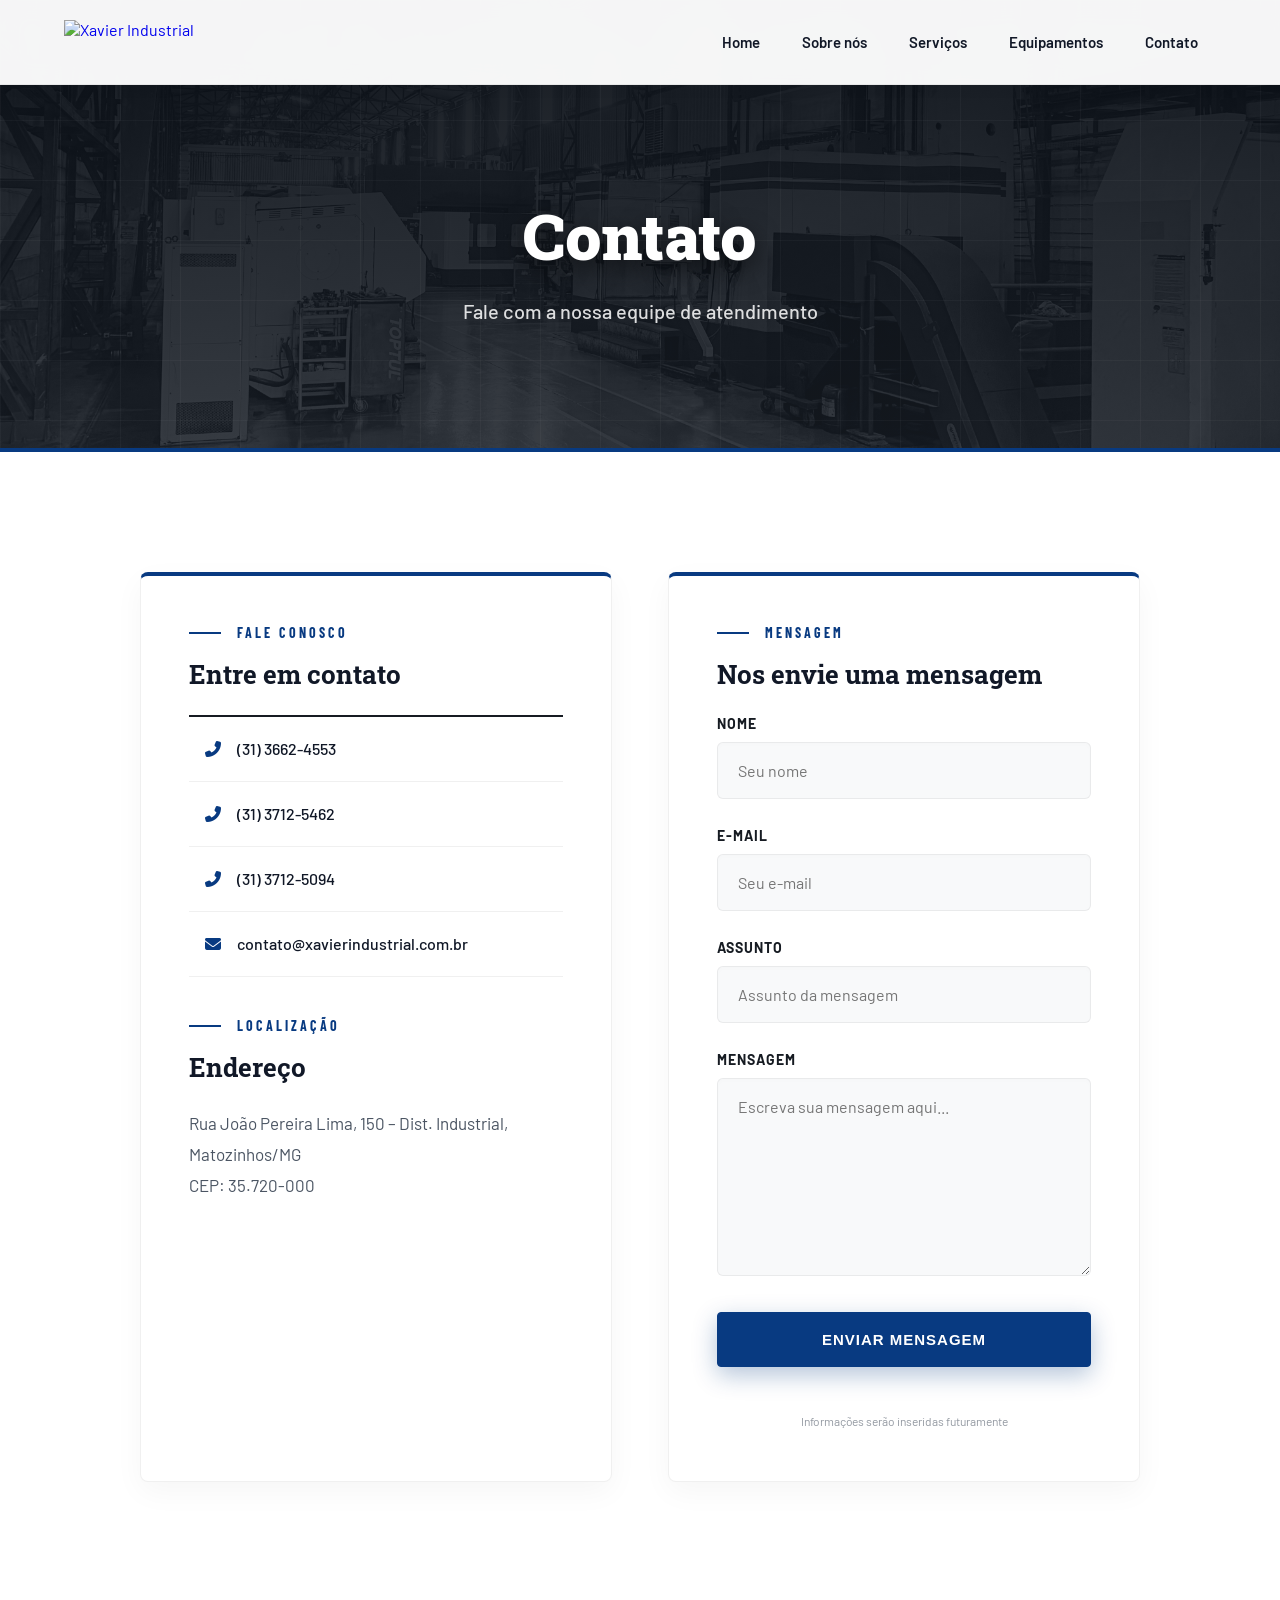
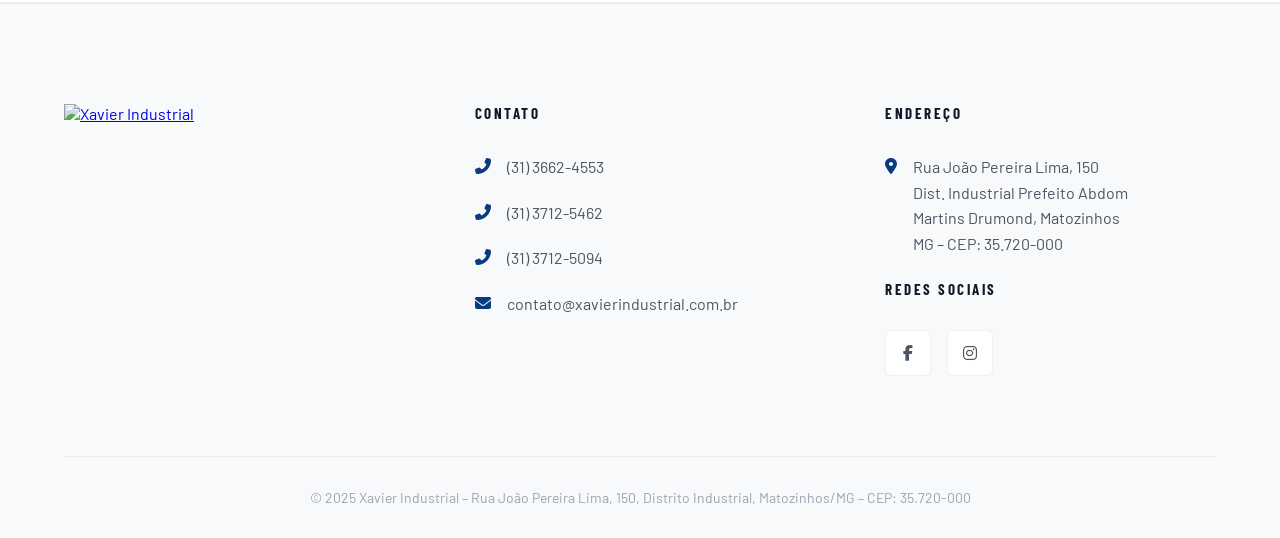
==== contato.html @ b6574bb2 "Initial commit" ====
<!DOCTYPE html>
<html lang="pt-BR">
<head>
  <meta charset="UTF-8">
  <meta name="viewport" content="width=device-width, initial-scale=1.0">
  <title>Contato – Xavier Industrial</title>
  <link rel="icon" href="https://xavierindustrial.com.br/wp-content/uploads/2023/03/cropped-logo-radape-32x32.png" sizes="32x32" />
  <link rel="stylesheet" href="styles.css">
  <link rel="stylesheet" href="https://cdnjs.cloudflare.com/ajax/libs/font-awesome/6.4.0/css/all.min.css">
</head>
<body>

  <!-- NAVBAR -->
  <nav class="xi-nav">
    <a href="index.html" class="xi-nav-logo">
      <img src="https://xavierindustrial.com.br/wp-content/uploads/2023/03/logo-radape.png" alt="Xavier Industrial" height="44">
    </a>
    <div class="xi-nav-links">
      <a href="index.html">Home</a>
      <a href="sobre.html">Sobre nós</a>
      <a href="servicos.html">Serviços</a>
      <a href="equipamentos.html">Equipamentos</a>
      <a href="contato.html">Contato</a>
    </div>
  </nav>

  <!-- PAGE HEADER -->
  <header class="page-header">
    <div class="page-header-bg"></div>
    <div class="page-header-content">
      <h1 class="page-title">Contato</h1>
      <p class="page-subtitle">Fale com a nossa equipe de atendimento</p>
    </div>
  </header>

  <!-- CONTENT -->
  <section class="page-section">
    <div class="page-container">
      <div class="content-grid content-grid-2">
        <div class="content-card">
          <div class="xi-section-label">FALE CONOSCO</div>
          <h3>Entre em contato</h3>
          
          <ul class="check-list" style="margin-top: 24px; margin-bottom: 40px;">
            <li class="check-item"><i class="fas fa-phone-alt"></i> (31) 3662-4553</li>
            <li class="check-item"><i class="fas fa-phone-alt"></i> (31) 3712-5462</li>
            <li class="check-item"><i class="fas fa-phone-alt"></i> (31) 3712-5094</li>
            <li class="check-item"><i class="fas fa-envelope"></i> contato@xavierindustrial.com.br</li>
          </ul>

          <div class="xi-section-label">LOCALIZAÇÃO</div>
          <h3>Endereço</h3>
          <p>Rua João Pereira Lima, 150 – Dist. Industrial, Matozinhos/MG<br>CEP: 35.720-000</p>
        </div>
        
        <div class="content-card">
          <div class="xi-section-label">MENSAGEM</div>
          <h3>Nos envie uma mensagem</h3>
          
          <!-- Formulário (Placeholder estrutural apenas, pois não há backend) -->
          <form class="contact-form" style="margin-top: 24px;">
            <div class="form-group">
              <label for="nome">Nome</label>
              <input type="text" id="nome" class="form-control" placeholder="Seu nome">
            </div>
            <div class="form-group">
              <label for="email">E-mail</label>
              <input type="email" id="email" class="form-control" placeholder="Seu e-mail">
            </div>
            <div class="form-group">
              <label for="assunto">Assunto</label>
              <input type="text" id="assunto" class="form-control" placeholder="Assunto da mensagem">
            </div>
            <div class="form-group">
              <label for="mensagem">Mensagem</label>
              <textarea id="mensagem" class="form-control" placeholder="Escreva sua mensagem aqui..."></textarea>
            </div>
            <button type="button" class="xi-btn-primary" style="margin-top: 8px;">Enviar mensagem</button>
            <p style="font-size: 12px; margin-top: 16px; opacity: 0.6; text-align: center;">Informações serão inseridas futuramente</p>
          </form>
        </div>
      </div>
    </div>
  </section>

  <!-- FOOTER -->
  <footer class="xi-footer">
    <div class="xi-footer-inner">
      <div class="xi-footer-col">
        <a href="index.html">
          <img src="https://xavierindustrial.com.br/wp-content/uploads/2023/03/logo-radape.png" alt="Xavier Industrial" width="200">
        </a>
      </div>

      <div class="xi-footer-col">
        <h4>Contato</h4>
        <ul class="xi-footer-list">
          <li><i class="fas fa-phone-alt xi-footer-icon"></i> (31) 3662-4553</li>
          <li><i class="fas fa-phone-alt xi-footer-icon"></i> (31) 3712-5462</li>
          <li><i class="fas fa-phone-alt xi-footer-icon"></i> (31) 3712-5094</li>
          <li><i class="fas fa-envelope xi-footer-icon"></i> <a href="mailto:contato@xavierindustrial.com.br">contato@xavierindustrial.com.br</a></li>
        </ul>
      </div>

      <div class="xi-footer-col">
        <h4>Endereço</h4>
        <ul class="xi-footer-list">
          <li>
            <i class="fas fa-map-marker-alt xi-footer-icon"></i>
            <span>Rua João Pereira Lima, 150<br>Dist. Industrial Prefeito Abdom<br>Martins Drumond, Matozinhos<br>MG – CEP: 35.720-000</span>
          </li>
        </ul>
        <h4 style="margin-top: 24px;">Redes sociais</h4>
        <div class="xi-social-links">
          <a href="#" aria-label="Facebook"><i class="fab fa-facebook-f"></i></a>
          <a href="#" aria-label="Instagram"><i class="fab fa-instagram"></i></a>
        </div>
      </div>
    </div>

    <div class="xi-footer-bottom">
      <p>© 2025 Xavier Industrial – Rua João Pereira Lima, 150, Distrito Industrial, Matozinhos/MG – CEP: 35.720-000</p>
    </div>
  </footer>

</body>
</html>
---- styles.css ----
@import url('https://fonts.googleapis.com/css2?family=Roboto+Slab:wght@700;900&family=Barlow:wght@400;500;600;700&family=Barlow+Condensed:wght@500;600;700&display=swap');

:root {
  /* Cores Base Industriais */
  --azul: #083A81;
  --azul-hover: #1254b0;
  --azul-escuro: #05224a;
  --grafite: #161b22;
  --grafite-claro: #1f2733;
  
  /* Fundos Sutis */
  --azul-suave: #f2f6fa;
  --cinza-claro: #f8f9fa;
  --branco: #ffffff;
  
  /* Bordas e Sombras de Alta Qualidade */
  --borda: rgba(8,58,129,0.12);
  --borda-clara: rgba(0,0,0,0.06);
  --borda-escura: rgba(255,255,255,0.1);
  --sombra-card: 0 10px 30px rgba(0,0,0,0.04);
  --sombra-hover: 0 16px 40px rgba(8,58,129,0.1);
  --sombra-tecnica: 0 2px 8px rgba(0,0,0,0.02);
  
  /* Tipografia */
  --texto-escuro: #111827;
  --texto-medio: #4b5563;
  --texto-claro: #9ca3af;
}

body { 
  overflow-x: hidden; 
  font-family: 'Barlow', sans-serif; 
  margin: 0; 
  padding: 0; 
  background-color: var(--branco);
  color: var(--texto-escuro);
  -webkit-font-smoothing: antialiased;
  -moz-osx-font-smoothing: grayscale;
}

/* ══════════════════════════════════════
   PADRÕES INDUSTRIAIS SUTIS
══════════════════════════════════════ */
.pattern-dots {
  background-image: radial-gradient(var(--borda-clara) 1px, transparent 1px);
  background-size: 24px 24px;
}
.pattern-lines {
  background-image: linear-gradient(rgba(8,58,129,0.02) 1px, transparent 1px), linear-gradient(90deg, rgba(8,58,129,0.02) 1px, transparent 1px);
  background-size: 40px 40px;
}
.linha-tecnica {
  width: 100%; height: 1px; background: var(--borda-clara);
  position: relative; margin: 40px 0;
}
.linha-tecnica::before {
  content: ''; position: absolute; left: 0; top: -1px; width: 60px; height: 3px; background: var(--azul);
}

/* ══════════════════════════════════════
   HEADER E NAVEGAÇÃO
══════════════════════════════════════ */
nav.xi-nav {
  position: fixed; top: 0; left: 0; right: 0; z-index: 1000;
  background: rgba(255, 255, 255, 0.96);
  backdrop-filter: blur(12px);
  border-bottom: 1px solid var(--borda-clara);
  box-shadow: 0 4px 20px rgba(0,0,0,0.02);
  display: flex; align-items: center; justify-content: space-between;
  padding: 0 5%;
  height: 84px;
  transition: all 0.3s ease;
}
.xi-nav-logo { display: flex; align-items: center; gap: 12px; text-decoration: none; }
.xi-nav-logo img { height: 44px; width: auto; display: block; }

.xi-nav-links { display: flex; align-items: center; gap: 6px; }
.xi-nav-links a {
  color: var(--texto-escuro); text-decoration: none; font-size: 15px; font-weight: 600;
  padding: 10px 18px; border-radius: 6px; transition: all 0.25s ease;
  position: relative;
}
.xi-nav-links a::after {
  content: ''; position: absolute; bottom: 4px; left: 18px; right: 18px; height: 2px;
  background: var(--azul); transform: scaleX(0); transition: transform 0.3s ease; transform-origin: left;
}
.xi-nav-links a:hover { color: var(--azul); background: var(--azul-suave); }
.xi-nav-links a:hover::after { transform: scaleX(1); }

/* ══════════════════════════════════════
   HERO SECTION
══════════════════════════════════════ */
.xi-hero {
  min-height: 100vh; background: var(--grafite);
  display: flex; align-items: center;
  position: relative; overflow: hidden; 
  padding: 160px 5% 100px;
  border-bottom: 4px solid var(--azul);
}
.xi-hero::before {
  content: ''; position: absolute; inset: 0; 
  background: linear-gradient(135deg, rgba(11,16,23,0.92) 0%, rgba(22,27,34,0.7) 100%); 
  z-index: 1;
}
.xi-hero-video {
  position: absolute; top: 50%; left: 50%; min-width: 100%; min-height: 100%; width: auto; height: auto;
  transform: translateX(-50%) translateY(-50%); object-fit: cover; z-index: 0; pointer-events: none;
}
.xi-hero-bg-grid {
  position: absolute; inset: 0;
  background-image: linear-gradient(rgba(255,255,255,0.04) 1px, transparent 1px), linear-gradient(90deg, rgba(255,255,255,0.04) 1px, transparent 1px);
  background-size: 80px 80px; z-index: 1;
}
.xi-hero-content { 
  position: relative; z-index: 2; max-width: 720px; 
  border-left: 4px solid var(--azul); padding-left: 32px;
}

.xi-hero-badge {
  display: inline-flex; align-items: center; gap: 8px;
  background: rgba(8,58,129,0.4); border: 1px solid rgba(144, 180, 240, 0.2);
  color: #c9ddfc; font-size: 13px; font-family: 'Barlow Condensed', sans-serif;
  font-weight: 700; letter-spacing: 2px; text-transform: uppercase;
  padding: 8px 16px; border-radius: 4px; margin-bottom: 24px;
}
.xi-hero-badge::before { content: ''; width: 6px; height: 6px; background: #60a5fa; border-radius: 50%; animation: xi-pulse 2s infinite; }
@keyframes xi-pulse { 0%,100% { opacity: 1; transform: scale(1); } 50% { opacity: 0.5; transform: scale(1.2); } }

.xi-hero h1 { 
  font-family: 'Roboto Slab', serif; font-weight: 900; 
  font-size: clamp(42px, 5vw, 72px); line-height: 1.1; 
  color: #ffffff; margin-bottom: 24px; letter-spacing: -1px; 
  text-shadow: 0 8px 32px rgba(0,0,0,0.8); 
}
.xi-hero p { 
  font-size: 19px; line-height: 1.7; 
  color: rgba(255,255,255,0.85); margin-bottom: 48px; max-width: 600px; 
  text-shadow: 0 4px 16px rgba(0,0,0,0.6); 
}

/* ══════════════════════════════════════
   BOTÕES GERAIS
══════════════════════════════════════ */
.xi-hero-actions { display: flex; align-items: center; gap: 20px; flex-wrap: wrap; }
.xi-btn-primary { 
  display: inline-flex; justify-content: center; align-items: center; 
  background: var(--azul); color: #fff; text-decoration: none; 
  padding: 18px 40px; border-radius: 4px; font-size: 15px; font-weight: 700; 
  letter-spacing: 1px; text-transform: uppercase; transition: all 0.3s cubic-bezier(0.16, 1, 0.3, 1); 
  border: 1px solid var(--azul); cursor: pointer;
  box-shadow: 0 8px 24px rgba(8,58,129,0.3);
}
.xi-btn-primary:hover { 
  background: var(--azul-hover); transform: translateY(-3px); color: #fff; 
  box-shadow: 0 12px 32px rgba(8,58,129,0.4);
}

/* ══════════════════════════════════════
   SISTEMA DE SEÇÕES E TÍTULOS
══════════════════════════════════════ */
.xi-section-label { 
  font-family: 'Barlow Condensed', sans-serif; font-weight: 700; font-size: 14px; 
  color: var(--azul); letter-spacing: 3px; text-transform: uppercase; 
  margin-bottom: 16px; display: flex; align-items: center; gap: 16px; 
}
.xi-section-label::before { content: ''; width: 32px; height: 2px; background: var(--azul); display: inline-block; }
.xi-section-title { 
  font-family: 'Roboto Slab', serif; font-weight: 900; font-size: clamp(32px, 4vw, 48px); 
  line-height: 1.15; color: var(--texto-escuro); margin-bottom: 24px; margin-top: 0; 
  letter-spacing: -0.5px;
}
.xi-section-body { 
  font-size: 18px; line-height: 1.8; color: var(--texto-medio); margin-bottom: 32px; margin-top: 0; 
}

/* ─── SOBRE ─── */
.xi-sobre { padding: 140px 5%; background: var(--branco); position: relative; }
.xi-sobre-inner { display: grid; grid-template-columns: 1fr 1.1fr; gap: 80px; align-items: center; max-width: 1200px; margin: 0 auto; }
.xi-sobre-visual { 
  position: relative; border-radius: 8px; overflow: hidden; 
  box-shadow: var(--sombra-card); border-left: 8px solid var(--azul);
}
.xi-sobre-visual img { width: 100%; height: auto; display: block; }
.xi-sobre-content { display: flex; flex-direction: column; gap: 8px; }

/* Bloco de estatísticas (Claro/Clean) */
.xi-sobre-stats-grid { 
  display: grid; grid-template-columns: 1fr 1fr; gap: 24px; 
  margin-top: 32px; padding-top: 32px; 
  border-top: 1px solid var(--borda-clara);
}
.xi-sobre-stat { 
  display: flex; flex-direction: column; gap: 8px; 
  background: var(--azul-suave); padding: 24px; 
  border-radius: 8px; border-left: 4px solid var(--azul);
}
.xi-sobre-stat-n { font-family: 'Roboto Slab', serif; font-weight: 900; font-size: 44px; color: var(--azul); margin: 0; line-height: 1;}
.xi-sobre-stat-l { font-size: 13px; color: var(--texto-medio); text-transform: uppercase; letter-spacing: 2px; font-weight: 700; margin: 0;}

/* ─── SERVIÇOS ─── */
.xi-servicos { padding: 140px 5%; background: var(--cinza-claro); position: relative; }
.xi-servicos::before { content: ''; position: absolute; inset: 0; background-image: radial-gradient(var(--borda-clara) 1px, transparent 1px); background-size: 24px 24px; opacity: 0.6; }
.xi-servicos-header { text-align: center; max-width: 720px; margin: 0 auto 80px; position: relative; z-index: 2; }
.xi-servicos-header .xi-section-label { justify-content: center; }
.xi-servicos-header .xi-section-label::before { display: none; }
.xi-servicos-grid { display: grid; grid-template-columns: repeat(auto-fit,minmax(320px,1fr)); gap: 32px; max-width: 1200px; margin: 0 auto; position: relative; z-index: 2; }

/* Cards mais sofisticados */
.xi-servico-card { 
  background: var(--branco); border-radius: 8px; overflow: hidden; 
  transition: all 0.4s cubic-bezier(0.16, 1, 0.3, 1); text-decoration: none; display: block; 
  border: 1px solid var(--borda-clara); border-top: 4px solid var(--azul);
  box-shadow: var(--sombra-card);
}
.xi-servico-card img { width: 100%; height: auto; display: block; transition: transform 0.8s ease; }
.xi-servico-card:hover { transform: translateY(-8px); box-shadow: var(--sombra-hover); }
.xi-servico-card:hover img { transform: scale(1.05); }

/* ─── QUALIDADE / ISO 9001 ─── */
.xi-qualidade { padding: 140px 5%; background: var(--azul-suave); border-top: 1px solid var(--borda); border-bottom: 1px solid var(--borda); }
.xi-qualidade-inner { display: grid; grid-template-columns: 1fr 1fr; gap: 80px; align-items: center; max-width: 1200px; margin: 0 auto; }
.xi-politica-list { display: flex; flex-direction: column; gap: 16px; margin: 0; padding: 0; list-style: none; }
.xi-politica-item { 
  display: flex; align-items: flex-start; gap: 16px; padding: 20px 24px; 
  background: var(--branco); border-left: 3px solid var(--azul); border-radius: 0 6px 6px 0; 
  font-size: 16px; font-weight: 500; line-height: 1.6; color: var(--texto-escuro); box-shadow: var(--sombra-tecnica);
  transition: transform 0.3s ease;
}
.xi-politica-item:hover { transform: translateX(4px); }
.xi-politica-item::before { content: '✓'; font-weight: 900; font-size: 16px; color: var(--azul); flex-shrink: 0; margin-top: 3px; }
.xi-qualidade-imagem { 
  display: flex; justify-content: center; align-items: center; background: var(--branco);
  padding: 64px; border-radius: 50%; box-shadow: var(--sombra-card); border: 8px solid rgba(8,58,129,0.05);
}
.xi-qualidade-imagem img { max-width: 100%; height: auto; mix-blend-mode: multiply; }

/* ─── NOVA FILIAL ─── */
.branch-section { 
  padding: 140px 5%; background: var(--azul-escuro); 
  position: relative; overflow: hidden;
}
.branch-section::before { 
  content: ''; position: absolute; inset: 0; 
  background-image: linear-gradient(rgba(255,255,255,0.03) 1px, transparent 1px), linear-gradient(90deg, rgba(255,255,255,0.03) 1px, transparent 1px); 
  background-size: 60px 60px; z-index: 0; 
}
.branch-section-header, .branch-grid { position: relative; z-index: 2; }
.branch-section-header { max-width: 1200px; margin: 0 auto 60px; }
.branch-section-header .xi-section-label { color: #60a5fa; }
.branch-section-header .xi-section-label::before { background: #60a5fa; }
.branch-section-header .xi-section-title { color: #ffffff; }
.branch-section-header .xi-section-body { color: rgba(255,255,255,0.85); max-width: 720px; margin-bottom: 0; }

.branch-grid { display: grid; grid-template-columns: 1.1fr 0.9fr; gap: 48px; max-width: 1200px; margin: 0 auto; align-items: stretch; }
.branch-info-col { display: grid; grid-template-columns: 1fr 1fr; gap: 24px; }
.branch-card { 
  background: var(--branco); border-radius: 8px; 
  padding: 32px 24px; display: flex; flex-direction: column; align-items: flex-start; gap: 20px; transition: all 0.35s cubic-bezier(0.16, 1, 0.3, 1);
  box-shadow: 0 10px 30px rgba(0,0,0,0.15); border: 1px solid rgba(255,255,255,0.1); border-top: 4px solid var(--azul);
  position: relative; overflow: hidden;
}
.branch-card::after {
  content: ''; position: absolute; bottom: 0; right: 0; width: 0; height: 0;
  border-style: solid; border-width: 0 0 12px 12px; border-color: transparent transparent var(--azul) transparent;
  transition: all 0.3s ease; opacity: 0.6;
}
.branch-card:hover { 
  transform: translateY(-6px); 
  box-shadow: 0 16px 40px rgba(0,0,0,0.3);
  border-top-color: #60a5fa;
}
.branch-card:hover::after {
  border-width: 0 0 18px 18px;
  border-color: transparent transparent #60a5fa transparent;
}
.branch-card-icon { 
  width: 48px; height: 48px; background: var(--azul-suave); border-radius: 8px; 
  display: flex; align-items: center; justify-content: center; flex-shrink: 0; 
  color: var(--azul); font-size: 20px; transition: all 0.3s ease;
}
.branch-card:hover .branch-card-icon {
  background: var(--azul); color: #fff;
  transform: scale(1.1);
}
.branch-card-text strong { display: block; font-size: 15px; font-weight: 700; color: var(--texto-escuro); text-transform: uppercase; letter-spacing: 0.5px; margin-bottom: 8px; }
.branch-card-text p { font-size: 14px; color: var(--texto-medio); line-height: 1.6; margin: 0; }

/* Botão de Ação na Homepage */
.branch-actions {
  grid-column: span 2;
  margin-top: 24px;
  display: flex;
  justify-content: flex-start;
}
.xi-btn-secondary {
  display: inline-flex; justify-content: center; align-items: center; 
  background: transparent; color: #fff; text-decoration: none; 
  padding: 16px 36px; border-radius: 4px; font-size: 14px; font-weight: 700; 
  letter-spacing: 1px; text-transform: uppercase; transition: all 0.3s cubic-bezier(0.16, 1, 0.3, 1); 
  border: 2px solid #60a5fa; cursor: pointer;
}
.xi-btn-secondary:hover { 
  background: #60a5fa; color: var(--azul-escuro); transform: translateY(-3px);
  box-shadow: 0 12px 24px rgba(96, 165, 250, 0.3);
}

/* ─── PAINEL VISUAL TÉCNICO PREMIUM ─── */
.branch-visual-panel {
  background: rgba(10, 15, 28, 0.95);
  border: 1px solid rgba(96, 165, 250, 0.2);
  border-radius: 8px;
  position: relative;
  overflow: hidden;
  box-shadow: 0 20px 50px rgba(0,0,0,0.5);
  display: flex;
  flex-direction: column;
  justify-content: space-between;
  padding: 24px;
  min-height: 440px;
}
.branch-visual-panel::before {
  content: ''; position: absolute; inset: 0;
  background-image: 
    radial-gradient(rgba(96, 165, 250, 0.08) 1px, transparent 1px),
    linear-gradient(rgba(255, 255, 255, 0.01) 1px, transparent 1px),
    linear-gradient(90deg, rgba(255, 255, 255, 0.01) 1px, transparent 1px);
  background-size: 20px 20px, 40px 40px, 40px 40px;
  background-position: center;
  z-index: 1;
  pointer-events: none;
}
.branch-visual-header {
  position: relative;
  z-index: 2;
  display: flex;
  justify-content: space-between;
  align-items: center;
  border-bottom: 1px solid rgba(255, 255, 255, 0.08);
  padding-bottom: 12px;
}
.branch-visual-title {
  font-family: 'Barlow Condensed', sans-serif;
  font-size: 13px;
  letter-spacing: 2px;
  color: #60a5fa;
  text-transform: uppercase;
  font-weight: 700;
  display: flex;
  align-items: center;
  gap: 8px;
}
.branch-visual-title i {
  color: #60a5fa;
}
.branch-visual-status {
  font-family: 'Barlow Condensed', sans-serif;
  font-size: 11px;
  letter-spacing: 1.5px;
  color: #60a5fa;
  font-weight: 700;
  background: rgba(96, 165, 250, 0.1);
  padding: 4px 10px;
  border-radius: 4px;
  border: 1px solid rgba(96, 165, 250, 0.2);
  display: flex;
  align-items: center;
  gap: 6px;
}
.branch-visual-status::before {
  content: ''; width: 6px; height: 6px; background: #60a5fa; border-radius: 50%; display: inline-block;
  box-shadow: 0 0 6px rgba(96, 165, 250, 0.6);
}

/* Corner indicators */
.corner-mark {
  position: absolute;
  width: 10px;
  height: 10px;
  border-color: rgba(96, 165, 250, 0.4);
  border-style: solid;
  z-index: 3;
}
.corner-tl { top: 12px; left: 12px; border-width: 2px 0 0 2px; }
.corner-tr { top: 12px; right: 12px; border-width: 2px 2px 0 0; }
.corner-bl { bottom: 12px; left: 12px; border-width: 0 0 2px 2px; }
.corner-br { bottom: 12px; right: 12px; border-width: 0 2px 2px 0; }

/* Mapa / Canvas de Fluxo */
.branch-map-container {
  flex-grow: 1;
  position: relative;
  z-index: 2;
  display: flex;
  align-items: center;
  justify-content: center;
  padding: 20px 0;
  overflow: hidden;
}
.tech-svg-map {
  width: 100%;
  height: 260px;
  max-width: 420px;
}

/* HUD Data overlays */
.branch-visual-footer {
  position: relative;
  z-index: 2;
  border-top: 1px solid rgba(255, 255, 255, 0.08);
  padding-top: 12px;
  display: flex;
  justify-content: space-between;
  font-size: 11px;
  font-family: monospace;
  color: var(--texto-claro);
}
.telemetry-item span {
  color: #60a5fa;
  font-weight: bold;
}

.connecting-line {
  stroke-dasharray: 4, 4;
}

/* Estilos Adicionais da Subpágina Unidade Canaã */
.unit-grid-intro {
  display: grid;
  grid-template-columns: 1fr 1fr;
  gap: 56px;
  align-items: center;
  margin-bottom: 56px;
}
.unit-features-grid {
  display: grid;
  grid-template-columns: repeat(auto-fit, minmax(220px, 1fr));
  gap: 24px;
  margin-top: 40px;
}
.unit-feature-card {
  background: var(--branco);
  border: 1px solid var(--borda-clara);
  border-radius: 8px;
  padding: 32px 24px;
  text-align: center;
  box-shadow: var(--sombra-card);
  transition: all 0.3s ease;
  border-top: 4px solid var(--azul);
}
.unit-feature-card:hover {
  transform: translateY(-4px);
  box-shadow: var(--sombra-hover);
}
.unit-feature-icon {
  font-size: 28px;
  color: var(--azul);
  margin-bottom: 16px;
}
.unit-feature-title {
  font-size: 16px;
  font-weight: 700;
  color: var(--texto-escuro);
  text-transform: uppercase;
  margin-bottom: 8px;
  letter-spacing: 0.5px;
}
.unit-feature-desc {
  font-size: 13px;
  color: var(--texto-medio);
  line-height: 1.5;
  margin: 0;
}


/* ─── CLIENTES ─── */
.xi-clientes { padding: 140px 5%; background: var(--cinza-claro); border-top: 1px solid var(--borda-clara); }
.xi-clientes-header { text-align: center; max-width: 720px; margin: 0 auto 80px; }
.xi-clientes-header .xi-section-label { justify-content: center; }
.xi-clientes-header .xi-section-label::before { display: none; }
.xi-clientes-carousel { display: flex; flex-wrap: wrap; justify-content: center; gap: 56px; max-width: 1200px; margin: 0 auto; align-items: center; }
.client-logo { 
  max-width: 150px; height: auto; mix-blend-mode: multiply; opacity: 0.5; filter: grayscale(100%); 
  transition: all 0.4s ease; 
}
.client-logo:hover { opacity: 1; filter: grayscale(0%); transform: scale(1.08); }

/* ══════════════════════════════════════
   SUBPÁGINAS
══════════════════════════════════════ */
.page-header {
  padding: 200px 5% 120px; 
  background-color: var(--grafite);
  text-align: center;
  position: relative;
  overflow: hidden;
  border-bottom: 4px solid var(--azul);
}
.page-header::before {
  content: ''; position: absolute; inset: 0;
  background-image: url('img/instalaçoes.jpg');
  background-size: cover; background-position: center;
  opacity: 0.5; z-index: 0; mix-blend-mode: luminosity;
}
.page-header::after {
  content: ''; position: absolute; inset: 0;
  background: linear-gradient(180deg, rgba(11,16,23,0.9) 0%, rgba(22,27,34,0.7) 100%);
  z-index: 0;
}
.page-header-bg {
  position: absolute; inset: 0;
  background-image: linear-gradient(rgba(255,255,255,0.03) 1px, transparent 1px), linear-gradient(90deg, rgba(255,255,255,0.03) 1px, transparent 1px);
  background-size: 60px 60px; z-index: 1;
}
.page-header-content { position: relative; z-index: 2; max-width: 800px; margin: 0 auto; }
.page-title { 
  font-family: 'Roboto Slab', serif; font-weight: 900; font-size: clamp(42px, 5vw, 64px); 
  color: #fff; margin: 0 0 24px; line-height: 1.1; text-shadow: 0 8px 24px rgba(0,0,0,0.6);
}
.page-subtitle { font-size: 20px; color: rgba(255,255,255,0.85); margin: 0; line-height: 1.7; font-weight: 500; }

.page-section { padding: 120px 5%; background: var(--branco); border-bottom: 1px solid var(--borda-clara); }
.page-section-alt { background: var(--cinza-claro); }
.page-container { max-width: 1000px; margin: 0 auto; }

/* Layouts de Subpáginas */
.content-grid { display: grid; gap: 56px; }
.content-grid-2 { grid-template-columns: 1fr 1fr; }
.content-card { 
  background: var(--branco); border: 1px solid var(--borda-clara); 
  border-radius: 8px; padding: 48px; box-shadow: var(--sombra-card);
  border-top: 4px solid var(--azul);
}
.content-card h3 { 
  font-family: 'Roboto Slab', serif; color: var(--texto-escuro); 
  margin-top: 0; margin-bottom: 24px; font-size: 26px; font-weight: 700;
}
.content-card p { color: var(--texto-medio); line-height: 1.8; margin: 0 0 24px; font-size: 17px; }
.content-card p:last-child { margin-bottom: 0; }

/* Tabela Equipamentos / Listas Técnicas */
.check-list { list-style: none; padding: 0; margin: 0; display: grid; gap: 0; border-top: 2px solid var(--grafite); }
.check-list-2col { grid-template-columns: 1fr 1fr; gap: 0 40px; border-top: none; }
.check-item { 
  display: flex; align-items: center; gap: 16px; 
  padding: 20px 16px; border-bottom: 1px solid var(--borda-clara);
  color: var(--texto-escuro); font-size: 16px; font-weight: 500; line-height: 1.5;
  transition: all 0.3s ease; background: var(--branco);
}
.check-item:hover { background: var(--azul-suave); padding-left: 24px; border-bottom-color: var(--borda); }
.check-item i { color: var(--azul); font-size: 16px; }

/* Formulário de Contato */
.contact-form { display: grid; gap: 28px; }
.form-group { display: flex; flex-direction: column; gap: 10px; }
.form-group label { font-size: 14px; font-weight: 700; color: var(--grafite); text-transform: uppercase; letter-spacing: 1px; }
.form-control { 
  padding: 18px 20px; border: 1px solid var(--borda-clara); border-radius: 6px; 
  background: var(--cinza-claro); font-family: inherit; font-size: 16px; color: var(--texto-escuro); 
  transition: all 0.3s ease; box-shadow: inset 0 2px 4px rgba(0,0,0,0.01);
}
.form-control:focus { outline: none; border-color: var(--azul); background: var(--branco); box-shadow: 0 0 0 4px rgba(8,58,129,0.08); }
textarea.form-control { resize: vertical; min-height: 160px; }

/* ══════════════════════════════════════
   FOOTER
══════════════════════════════════════ */
.xi-footer { background: var(--cinza-claro); padding: 100px 5% 0; color: var(--texto-medio); border-top: 1px solid var(--borda-clara); }
.xi-footer-inner { display: grid; grid-template-columns: 1fr 1fr 1fr; gap: 80px; max-width: 1200px; margin: 0 auto; padding-bottom: 80px; }
.xi-footer-col h4 { 
  font-family: 'Barlow Condensed', sans-serif; font-weight: 700; font-size: 15px; 
  letter-spacing: 2.5px; text-transform: uppercase; color: var(--texto-escuro); 
  margin-bottom: 32px; margin-top: 0;
}
.xi-footer-list { list-style: none; padding: 0; margin: 0; display: flex; flex-direction: column; gap: 20px; }
.xi-footer-list li { display: flex; align-items: flex-start; gap: 16px; font-size: 16px; line-height: 1.6; }
.xi-footer-list a { color: var(--texto-medio); text-decoration: none; transition: color 0.3s ease; }
.xi-footer-list a:hover { color: var(--azul); }
.xi-footer-icon { color: var(--azul); font-size: 16px; margin-top: 4px; flex-shrink: 0; }
.xi-footer-bottom { 
  max-width: 1200px; margin: 0 auto; padding: 32px 0; border-top: 1px solid var(--borda-clara); 
  display: flex; justify-content: center; align-items: center; text-align: center; 
}
.xi-footer-bottom p { font-size: 14px; color: var(--texto-claro); margin: 0; }
.xi-social-links { display: flex; gap: 16px; margin-top: 16px; }
.xi-social-links a { 
  width: 44px; height: 44px; border-radius: 6px; border: 1px solid var(--borda-clara); 
  background: var(--branco); display: flex; align-items: center; justify-content: center; 
  color: var(--texto-medio); font-size: 16px; text-decoration: none; transition: all 0.3s ease;
}
.xi-social-links a:hover { background: var(--azul); color: #fff; border-color: var(--azul); transform: translateY(-3px); }

/* ─── ANIMAÇÕES ─── */
@keyframes xi-fadeUp { from { opacity: 0; transform: translateY(30px); } to { opacity: 1; transform: translateY(0); } }
.xi-hero-content > * { animation: xi-fadeUp 1s cubic-bezier(0.16, 1, 0.3, 1) both; }
.xi-hero-content > *:nth-child(1) { animation-delay: 0.1s; }
.xi-hero-content > *:nth-child(2) { animation-delay: 0.2s; }
.xi-hero-content > *:nth-child(3) { animation-delay: 0.3s; }
.xi-hero-content > *:nth-child(4) { animation-delay: 0.4s; }

/* ══════════════════════════════════════
   RESPONSIVO
══════════════════════════════════════ */
@media (max-width: 992px) {
  .xi-sobre-inner, .xi-qualidade-inner { gap: 64px; }
  .content-grid-2 { grid-template-columns: 1fr; }
  .check-list-2col { grid-template-columns: 1fr; }
  .branch-info-col { grid-template-columns: 1fr; }
}

@media (max-width: 768px) {
  .xi-sobre-inner, .xi-qualidade-inner { grid-template-columns: 1fr; gap: 56px; }
  .xi-footer-inner { grid-template-columns: 1fr; gap: 56px; }
  .xi-hero { padding-top: 140px; padding-bottom: 100px; }
  .page-header { padding-top: 160px; padding-bottom: 80px; }
  .page-section, .xi-sobre, .xi-servicos, .xi-qualidade, .branch-section, .xi-clientes { padding: 80px 5%; }

  nav.xi-nav { padding: 0 4%; height: 72px; }
  .xi-nav-links { display: none; }
  .branch-grid { grid-template-columns: 1fr; gap: 40px; }
  .client-logo { filter: grayscale(100%); opacity: 0.5; transition: filter 0.6s ease, opacity 0.6s ease; }
  .client-logo.is-visible { filter: grayscale(0%); opacity: 1; }
  .xi-clientes-carousel { gap: 32px; }
  .client-logo { max-width: 120px; }
}

/* ─── TABS INTERATIVAS DA HOMEPAGE ─── */
.branch-visual-tabs {
  display: flex;
  gap: 8px;
}
.branch-tab-btn {
  background: transparent;
  border: 1px solid rgba(96, 165, 250, 0.2);
  color: rgba(255, 255, 255, 0.6);
  padding: 6px 12px;
  border-radius: 4px;
  font-family: 'Barlow Condensed', sans-serif;
  font-size: 11px;
  font-weight: 700;
  letter-spacing: 1px;
  text-transform: uppercase;
  cursor: pointer;
  transition: all 0.3s ease;
}
.branch-tab-btn:hover {
  color: #fff;
  border-color: rgba(96, 165, 250, 0.5);
  background: rgba(96, 165, 250, 0.05);
}
.branch-tab-btn.active {
  color: #60a5fa;
  border-color: #60a5fa;
  background: rgba(96, 165, 250, 0.1);
}
.branch-tab-content {
  display: none;
  flex-grow: 1;
  align-items: center;
  justify-content: center;
  animation: tabFadeIn 0.4s ease;
  width: 100%;
}
.branch-tab-content.active {
  display: flex;
}
.branch-tab-image {
  max-width: 100%;
  max-height: 280px;
  border-radius: 4px;
  box-shadow: 0 8px 24px rgba(0,0,0,0.5);
  border: 1px solid rgba(255, 255, 255, 0.08);
}

@keyframes tabFadeIn {
  from { opacity: 0; transform: translateY(4px); }
  to { opacity: 1; transform: translateY(0); }
}

/* ─── CARROSSEL DA EXPANSÃO NA HOMEPAGE ─── */
.branch-carousel-container {
  position: relative;
  width: 100%;
  display: flex;
  flex-direction: column;
  align-items: center;
  justify-content: center;
}
.branch-carousel-slides {
  position: relative;
  width: 100%;
  display: flex;
  align-items: center;
  justify-content: center;
  min-height: 290px;
}
.branch-slide {
  display: none;
  flex-direction: column;
  align-items: center;
  width: 100%;
}
.branch-slide.active {
  display: flex;
}
.branch-slide-caption {
  font-family: monospace;
  font-size: 11px;
  color: rgba(255, 255, 255, 0.6);
  margin-top: 12px;
  letter-spacing: 0.5px;
  text-transform: uppercase;
}
.branch-carousel-control {
  position: absolute;
  top: 45%;
  transform: translateY(-50%);
  background: rgba(10, 15, 28, 0.8);
  border: 1px solid rgba(255, 255, 255, 0.15);
  color: #fff;
  width: 32px;
  height: 32px;
  border-radius: 50%;
  display: flex;
  align-items: center;
  justify-content: center;
  cursor: pointer;
  z-index: 10;
  transition: all 0.3s ease;
  font-size: 12px;
}
.branch-carousel-control:hover {
  background: var(--azul);
  border-color: #60a5fa;
  color: #fff;
}
.branch-carousel-control.prev {
  left: -8px;
}
.branch-carousel-control.next {
  right: -8px;
}
.branch-carousel-dots {
  display: flex;
  gap: 8px;
  margin-top: 12px;
}
.branch-dot {
  width: 8px;
  height: 8px;
  background: rgba(255, 255, 255, 0.25);
  border-radius: 50%;
  cursor: pointer;
  transition: all 0.3s ease;
}
.branch-dot:hover {
  background: rgba(255, 255, 255, 0.5);
}
.branch-dot.active {
  background: #60a5fa;
  transform: scale(1.25);
  box-shadow: 0 0 8px rgba(96, 165, 250, 0.5);
}

@media (max-width: 768px) {
  .branch-section-header {
    grid-template-columns: 1fr !important;
    gap: 32px !important;
  }
}
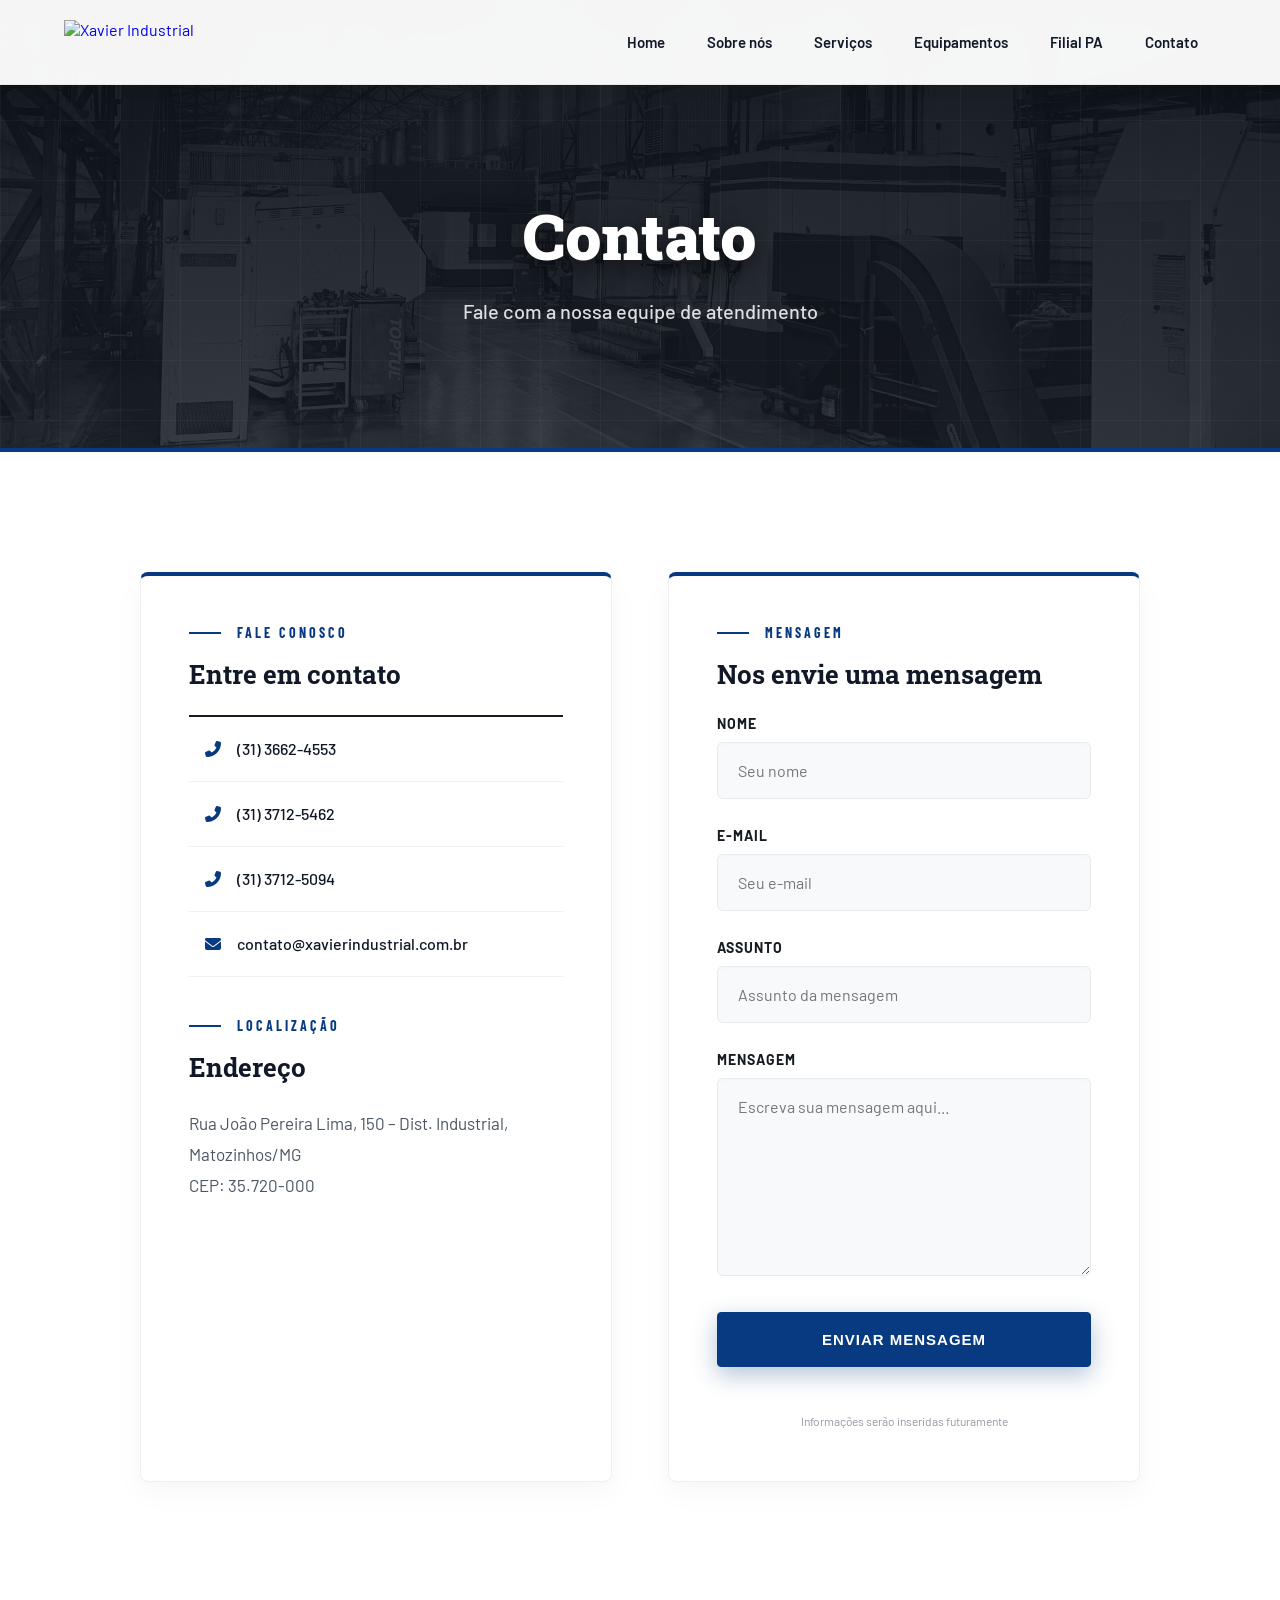
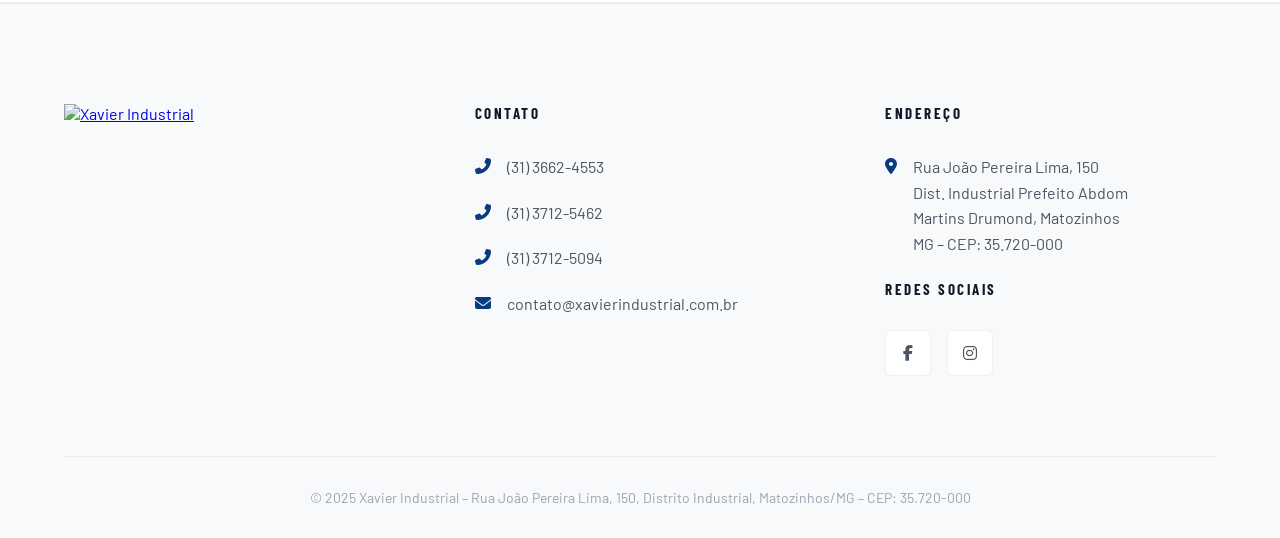
==== commit 34b78129: "Inserir iso 14001, novas imagens,aba serviços, página da Filia atualizada." ====
--- a/contato.html
+++ b/contato.html
@@ -20,6 +20,7 @@
       <a href="sobre.html">Sobre nós</a>
       <a href="servicos.html">Serviços</a>
       <a href="equipamentos.html">Equipamentos</a>
+      <a href="index.html#filial-pa">Filial PA</a>
       <a href="contato.html">Contato</a>
     </div>
   </nav>
--- a/styles.css
+++ b/styles.css
@@ -177,10 +177,43 @@
 .xi-sobre { padding: 140px 5%; background: var(--branco); position: relative; }
 .xi-sobre-inner { display: grid; grid-template-columns: 1fr 1.1fr; gap: 80px; align-items: center; max-width: 1200px; margin: 0 auto; }
 .xi-sobre-visual { 
-  position: relative; border-radius: 8px; overflow: hidden; 
-  box-shadow: var(--sombra-card); border-left: 8px solid var(--azul);
-}
-.xi-sobre-visual img { width: 100%; height: auto; display: block; }
+  position: relative; 
+  border-radius: 12px; 
+  padding: 12px;
+  background: var(--branco);
+  box-shadow: 0 15px 35px rgba(0,0,0,0.08); 
+  overflow: hidden;
+}
+.xi-sobre-visual::before {
+  content: '';
+  position: absolute;
+  top: 0;
+  left: 0;
+  width: 95px;
+  height: 95px;
+  background: var(--azul);
+  clip-path: polygon(0 0, 100% 0, 0 100%);
+  z-index: 1;
+}
+.xi-sobre-visual::after {
+  content: '';
+  position: absolute;
+  bottom: 0;
+  right: 0;
+  width: 95px;
+  height: 95px;
+  background: var(--azul);
+  clip-path: polygon(100% 100%, 0 100%, 100% 0);
+  z-index: 1;
+}
+.xi-sobre-visual img { 
+  width: 100%; 
+  height: auto; 
+  display: block; 
+  border-radius: 6px;
+  position: relative;
+  z-index: 2;
+}
 .xi-sobre-content { display: flex; flex-direction: column; gap: 8px; }
 
 /* Bloco de estatísticas (Claro/Clean) */
@@ -211,10 +244,62 @@
   transition: all 0.4s cubic-bezier(0.16, 1, 0.3, 1); text-decoration: none; display: block; 
   border: 1px solid var(--borda-clara); border-top: 4px solid var(--azul);
   box-shadow: var(--sombra-card);
-}
-.xi-servico-card img { width: 100%; height: auto; display: block; transition: transform 0.8s ease; }
-.xi-servico-card:hover { transform: translateY(-8px); box-shadow: var(--sombra-hover); }
-.xi-servico-card:hover img { transform: scale(1.05); }
+  position: relative;
+  aspect-ratio: 1086 / 1448;
+}
+.xi-servico-img-wrapper {
+  position: relative;
+  width: 100%;
+  height: 100%;
+  overflow: hidden;
+}
+.xi-servico-card img { 
+  width: 100%; 
+  height: 100%; 
+  object-fit: cover; 
+  display: block; 
+  transition: transform 0.8s ease; 
+}
+.xi-servico-overlay {
+  position: absolute;
+  inset: 0;
+  background: linear-gradient(to top, rgba(0, 0, 0, 0.85) 0%, rgba(0, 0, 0, 0.4) 50%, rgba(0, 0, 0, 0.1) 100%);
+  display: flex;
+  flex-direction: column;
+  justify-content: flex-end;
+  padding: 24px;
+  color: var(--branco);
+  transition: background 0.4s ease;
+  z-index: 1;
+}
+.xi-servico-overlay h3 {
+  font-family: 'Barlow Condensed', sans-serif;
+  font-size: 28px;
+  font-weight: 700;
+  margin: 0 0 8px 0;
+  letter-spacing: 0.5px;
+  text-transform: uppercase;
+  color: var(--branco);
+}
+.xi-servico-btn {
+  font-size: 14px;
+  font-weight: 600;
+  color: #60a5fa;
+  display: flex;
+  align-items: center;
+  gap: 8px;
+  opacity: 0.9;
+  transition: all 0.3s ease;
+}
+.xi-servico-card:hover .xi-servico-btn {
+  opacity: 1;
+  color: var(--branco);
+  transform: translateX(4px);
+}
+.xi-servico-card:hover .xi-servico-overlay {
+  background: linear-gradient(to top, rgba(8, 58, 129, 0.9) 0%, rgba(8, 58, 129, 0.6) 60%, rgba(8, 58, 129, 0.2) 100%);
+}
+.xi-servico-card:hover img { transform: scale(1.08); }
 
 /* ─── QUALIDADE / ISO 9001 ─── */
 .xi-qualidade { padding: 140px 5%; background: var(--azul-suave); border-top: 1px solid var(--borda); border-bottom: 1px solid var(--borda); }
@@ -768,3 +853,546 @@
   }
 }
 
+/* ─── PORTFÓLIO DE SERVIÇOS REALIZADOS (CARROSSÉIS) ─── */
+.portfolio-section {
+  padding: 100px 5%;
+  background: var(--cinza-claro);
+  border-top: 1px solid var(--borda-clara);
+  position: relative;
+}
+
+.portfolio-section .xi-section-title {
+  text-align: center;
+  margin-bottom: 50px;
+}
+
+.portfolio-category-block {
+  margin-bottom: 80px;
+  position: relative;
+}
+
+.portfolio-category-block:last-child {
+  margin-bottom: 0;
+}
+
+.portfolio-category-title {
+  font-family: 'Barlow Condensed', sans-serif;
+  font-size: 24px;
+  font-weight: 700;
+  text-transform: uppercase;
+  color: var(--azul);
+  margin-bottom: 24px;
+  display: flex;
+  align-items: center;
+  gap: 12px;
+  border-bottom: 2px solid var(--azul-suave);
+  padding-bottom: 12px;
+  max-width: 1200px;
+  margin-left: auto;
+  margin-right: auto;
+}
+
+.portfolio-category-title span {
+  font-size: 14px;
+  font-weight: 500;
+  color: var(--texto-suave);
+  text-transform: none;
+}
+
+.portfolio-carousel-wrapper {
+  position: relative;
+  max-width: 1200px;
+  margin: 0 auto;
+  padding: 0 10px;
+}
+
+.portfolio-carousel-container {
+  display: flex;
+  gap: 24px;
+  overflow-x: auto;
+  scroll-snap-type: x mandatory;
+  scroll-behavior: smooth;
+  padding: 16px 0;
+  scrollbar-width: none; /* Firefox */
+}
+
+.portfolio-carousel-container::-webkit-scrollbar {
+  display: none; /* Chrome, Safari, Opera */
+}
+
+.portfolio-card {
+  flex: 0 0 500px;
+  scroll-snap-align: start;
+  background: var(--branco);
+  border-radius: 8px;
+  overflow: hidden;
+  border: 1px solid var(--borda-clara);
+  box-shadow: var(--sombra-card);
+  transition: all 0.4s cubic-bezier(0.16, 1, 0.3, 1);
+  display: flex;
+  flex-direction: column;
+}
+
+.portfolio-card:hover {
+  transform: translateY(-6px);
+  box-shadow: var(--sombra-hover);
+  border-color: var(--azul);
+}
+
+.portfolio-card-img-container {
+  position: relative;
+  width: 100%;
+  height: 350px;
+  overflow: hidden;
+  background: var(--branco);
+}
+
+.portfolio-card-img-container img {
+  width: 100%;
+  height: 100%;
+  object-fit: contain;
+  display: block;
+  transition: transform 0.8s ease;
+}
+
+.portfolio-card:hover .portfolio-card-img-container img {
+  transform: scale(1.08);
+}
+
+.portfolio-card-content {
+  padding: 20px;
+  flex-grow: 1;
+  display: flex;
+  flex-direction: column;
+  justify-content: center;
+  background: var(--branco);
+  border-top: 1px solid var(--borda-clara);
+}
+
+.portfolio-card-content h4 {
+  font-size: 16px;
+  font-weight: 600;
+  color: var(--texto-escuro);
+  margin: 0;
+  line-height: 1.4;
+}
+
+/* Setas do Carrossel */
+.portfolio-arrow {
+  position: absolute;
+  top: 50%;
+  transform: translateY(-50%);
+  width: 48px;
+  height: 48px;
+  border-radius: 50%;
+  background: var(--branco);
+  border: 1px solid var(--borda);
+  color: var(--azul);
+  display: flex;
+  align-items: center;
+  justify-content: center;
+  cursor: pointer;
+  box-shadow: var(--sombra-card);
+  transition: all 0.3s ease;
+  z-index: 10;
+}
+
+.portfolio-arrow:hover {
+  background: var(--azul);
+  border-color: var(--azul);
+  color: var(--branco);
+  box-shadow: var(--sombra-hover);
+}
+
+.portfolio-arrow.prev {
+  left: -24px;
+}
+
+.portfolio-arrow.next {
+  right: -24px;
+}
+
+/* Responsividade */
+@media (max-width: 1250px) {
+  .portfolio-arrow.prev {
+    left: -10px;
+  }
+  .portfolio-arrow.next {
+    right: -10px;
+  }
+}
+
+@media (max-width: 768px) {
+  .portfolio-arrow {
+    display: none;
+  }
+  .portfolio-card {
+    flex: 0 0 340px;
+  }
+  .portfolio-card-img-container {
+    height: 240px;
+  }
+  .portfolio-carousel-wrapper {
+    padding: 0;
+  }
+  .portfolio-category-title {
+    padding-left: 15px;
+    padding-right: 15px;
+  }
+}
+
+/* ─── LIGHTBOX MODAL ─── */
+.xi-lightbox {
+  position: fixed;
+  inset: 0;
+  background: rgba(10, 15, 28, 0.95);
+  backdrop-filter: blur(10px);
+  display: flex;
+  align-items: center;
+  justify-content: center;
+  z-index: 9999;
+  opacity: 0;
+  pointer-events: none;
+  transition: opacity 0.4s ease;
+  user-select: none;
+}
+
+.xi-lightbox.active {
+  opacity: 1;
+  pointer-events: auto;
+}
+
+.lightbox-content {
+  position: relative;
+  max-width: 90%;
+  max-height: 80%;
+  display: flex;
+  flex-direction: column;
+  align-items: center;
+  justify-content: center;
+}
+
+.lightbox-content img {
+  max-width: 100%;
+  max-height: 75vh;
+  object-fit: contain;
+  border-radius: 8px;
+  box-shadow: 0 20px 50px rgba(0,0,0,0.5);
+  transform: scale(0.95);
+  transition: transform 0.4s cubic-bezier(0.16, 1, 0.3, 1);
+}
+
+.xi-lightbox.active .lightbox-content img {
+  transform: scale(1);
+}
+
+#lightbox-caption {
+  margin-top: 20px;
+  font-family: 'Barlow Condensed', sans-serif;
+  font-size: 20px;
+  font-weight: 600;
+  text-transform: uppercase;
+  letter-spacing: 0.5px;
+  color: var(--branco);
+  text-align: center;
+}
+
+.lightbox-close {
+  position: absolute;
+  top: 30px;
+  right: 30px;
+  width: 50px;
+  height: 50px;
+  background: rgba(255,255,255,0.05);
+  border: 1px solid rgba(255,255,255,0.1);
+  color: var(--branco);
+  font-size: 32px;
+  border-radius: 50%;
+  cursor: pointer;
+  display: flex;
+  align-items: center;
+  justify-content: center;
+  transition: all 0.3s ease;
+}
+
+.lightbox-close:hover {
+  background: var(--branco);
+  color: var(--azul-escuro);
+  transform: scale(1.1);
+}
+
+.lightbox-arrow {
+  position: absolute;
+  top: 50%;
+  transform: translateY(-50%);
+  width: 60px;
+  height: 60px;
+  border-radius: 50%;
+  background: rgba(255,255,255,0.05);
+  border: 1px solid rgba(255,255,255,0.1);
+  color: var(--branco);
+  display: flex;
+  align-items: center;
+  justify-content: center;
+  cursor: pointer;
+  transition: all 0.3s ease;
+  z-index: 10000;
+}
+
+.lightbox-arrow:hover {
+  background: var(--branco);
+  color: var(--azul-escuro);
+  box-shadow: 0 10px 30px rgba(0,0,0,0.3);
+}
+
+.lightbox-arrow.prev {
+  left: 40px;
+}
+
+.lightbox-arrow.next {
+  right: 40px;
+}
+
+@media (max-width: 768px) {
+  .lightbox-arrow {
+    width: 44px;
+    height: 44px;
+  }
+  .lightbox-arrow.prev {
+    left: 15px;
+  }
+  .lightbox-arrow.next {
+    right: 15px;
+  }
+  .lightbox-close {
+    top: 20px;
+    right: 20px;
+    width: 40px;
+    height: 40px;
+    font-size: 24px;
+  }
+}
+
+/* ─── CERTIFICAÇÕES (ISO 9001 & ISO 14001) ─── */
+.xi-certificacoes-section {
+  padding: 110px 5%;
+  background: #f4f7fb;
+  position: relative;
+}
+
+.xi-certificacoes-container {
+  max-width: 1240px;
+  margin: 0 auto;
+}
+
+.xi-certificacoes-header {
+  max-width: 780px;
+  margin-bottom: 48px;
+}
+
+.xi-certificacoes-label {
+  display: flex;
+  align-items: center;
+  gap: 12px;
+  font-size: 14px;
+  font-weight: 700;
+  color: var(--azul);
+  letter-spacing: 2px;
+  text-transform: uppercase;
+  margin-bottom: 16px;
+}
+
+.xi-label-dash {
+  width: 32px;
+  height: 3px;
+  background-color: var(--azul);
+  border-radius: 2px;
+  display: inline-block;
+}
+
+.xi-certificacoes-title {
+  font-family: 'Roboto Slab', serif;
+  font-weight: 900;
+  font-size: 40px;
+  color: var(--texto-escuro);
+  line-height: 1.2;
+  margin: 0 0 20px 0;
+  letter-spacing: -0.5px;
+}
+
+.xi-certificacoes-desc {
+  font-size: 17px;
+  line-height: 1.7;
+  color: var(--texto-medio);
+  margin: 0;
+}
+
+.xi-certificacoes-grid {
+  display: grid;
+  grid-template-columns: 1fr 240px;
+  gap: 48px;
+  align-items: center;
+}
+
+.xi-cert-cards-wrapper {
+  display: grid;
+  grid-template-columns: 1fr 1fr;
+  gap: 24px;
+}
+
+.xi-cert-card {
+  background: var(--branco);
+  border-radius: 16px;
+  padding: 32px 28px;
+  box-shadow: 0 10px 30px rgba(0, 0, 0, 0.04);
+  border: 1px solid var(--borda-clara);
+  display: flex;
+  flex-direction: column;
+  height: 100%;
+}
+
+.xi-cert-card-title {
+  font-size: 19px;
+  font-weight: 800;
+  margin: 0 0 24px 0;
+  padding-bottom: 12px;
+  position: relative;
+}
+
+.xi-title-blue {
+  color: #094293;
+}
+
+.xi-title-blue::after {
+  content: '';
+  position: absolute;
+  bottom: 0;
+  left: 0;
+  width: 48px;
+  height: 3px;
+  background: #094293;
+  border-radius: 2px;
+}
+
+.xi-title-green {
+  color: #008037;
+}
+
+.xi-title-green::after {
+  content: '';
+  position: absolute;
+  bottom: 0;
+  left: 0;
+  width: 48px;
+  height: 3px;
+  background: #008037;
+  border-radius: 2px;
+}
+
+.xi-cert-list {
+  list-style: none;
+  padding: 0;
+  margin: 0;
+  display: flex;
+  flex-direction: column;
+  gap: 14px;
+}
+
+.xi-cert-item {
+  display: flex;
+  align-items: center;
+  gap: 14px;
+  background: #f8fafc;
+  padding: 14px 16px;
+  border-radius: 10px;
+  border: 1px solid #f1f5f9;
+  transition: transform 0.2s ease, box-shadow 0.2s ease;
+}
+
+.xi-cert-item:hover {
+  transform: translateY(-2px);
+  background: var(--branco);
+  box-shadow: 0 4px 12px rgba(0, 0, 0, 0.05);
+}
+
+.xi-cert-icon {
+  width: 28px;
+  height: 28px;
+  min-width: 28px;
+  border-radius: 50%;
+  display: flex;
+  align-items: center;
+  justify-content: center;
+  font-size: 12px;
+}
+
+.xi-icon-blue {
+  background: #eff6ff;
+  color: #094293;
+  border: 1.5px solid #bfdbfe;
+}
+
+.xi-icon-green {
+  background: #f0fdf4;
+  color: #008037;
+  border: 1.5px solid #bbf7d0;
+}
+
+.xi-cert-text {
+  font-size: 14.5px;
+  line-height: 1.5;
+  color: #334155;
+  font-weight: 500;
+}
+
+.xi-cert-badges-col {
+  display: flex;
+  flex-direction: column;
+  gap: 28px;
+  align-items: center;
+  justify-content: center;
+}
+
+.xi-cert-badge-wrapper {
+  width: 200px;
+  height: 200px;
+  display: flex;
+  align-items: center;
+  justify-content: center;
+  transition: transform 0.3s ease;
+}
+
+.xi-cert-badge-wrapper:hover {
+  transform: scale(1.06);
+}
+
+.xi-cert-badge-img {
+  width: 100%;
+  height: 100%;
+  object-fit: contain;
+}
+
+@media (max-width: 1024px) {
+  .xi-certificacoes-grid {
+    grid-template-columns: 1fr;
+    gap: 40px;
+  }
+  .xi-cert-badges-col {
+    flex-direction: row;
+    justify-content: center;
+  }
+}
+
+@media (max-width: 768px) {
+  .xi-cert-cards-wrapper {
+    grid-template-columns: 1fr;
+  }
+  .xi-certificacoes-title {
+    font-size: 30px;
+  }
+  .xi-cert-badge-wrapper {
+    width: 150px;
+    height: 150px;
+  }
+}
+
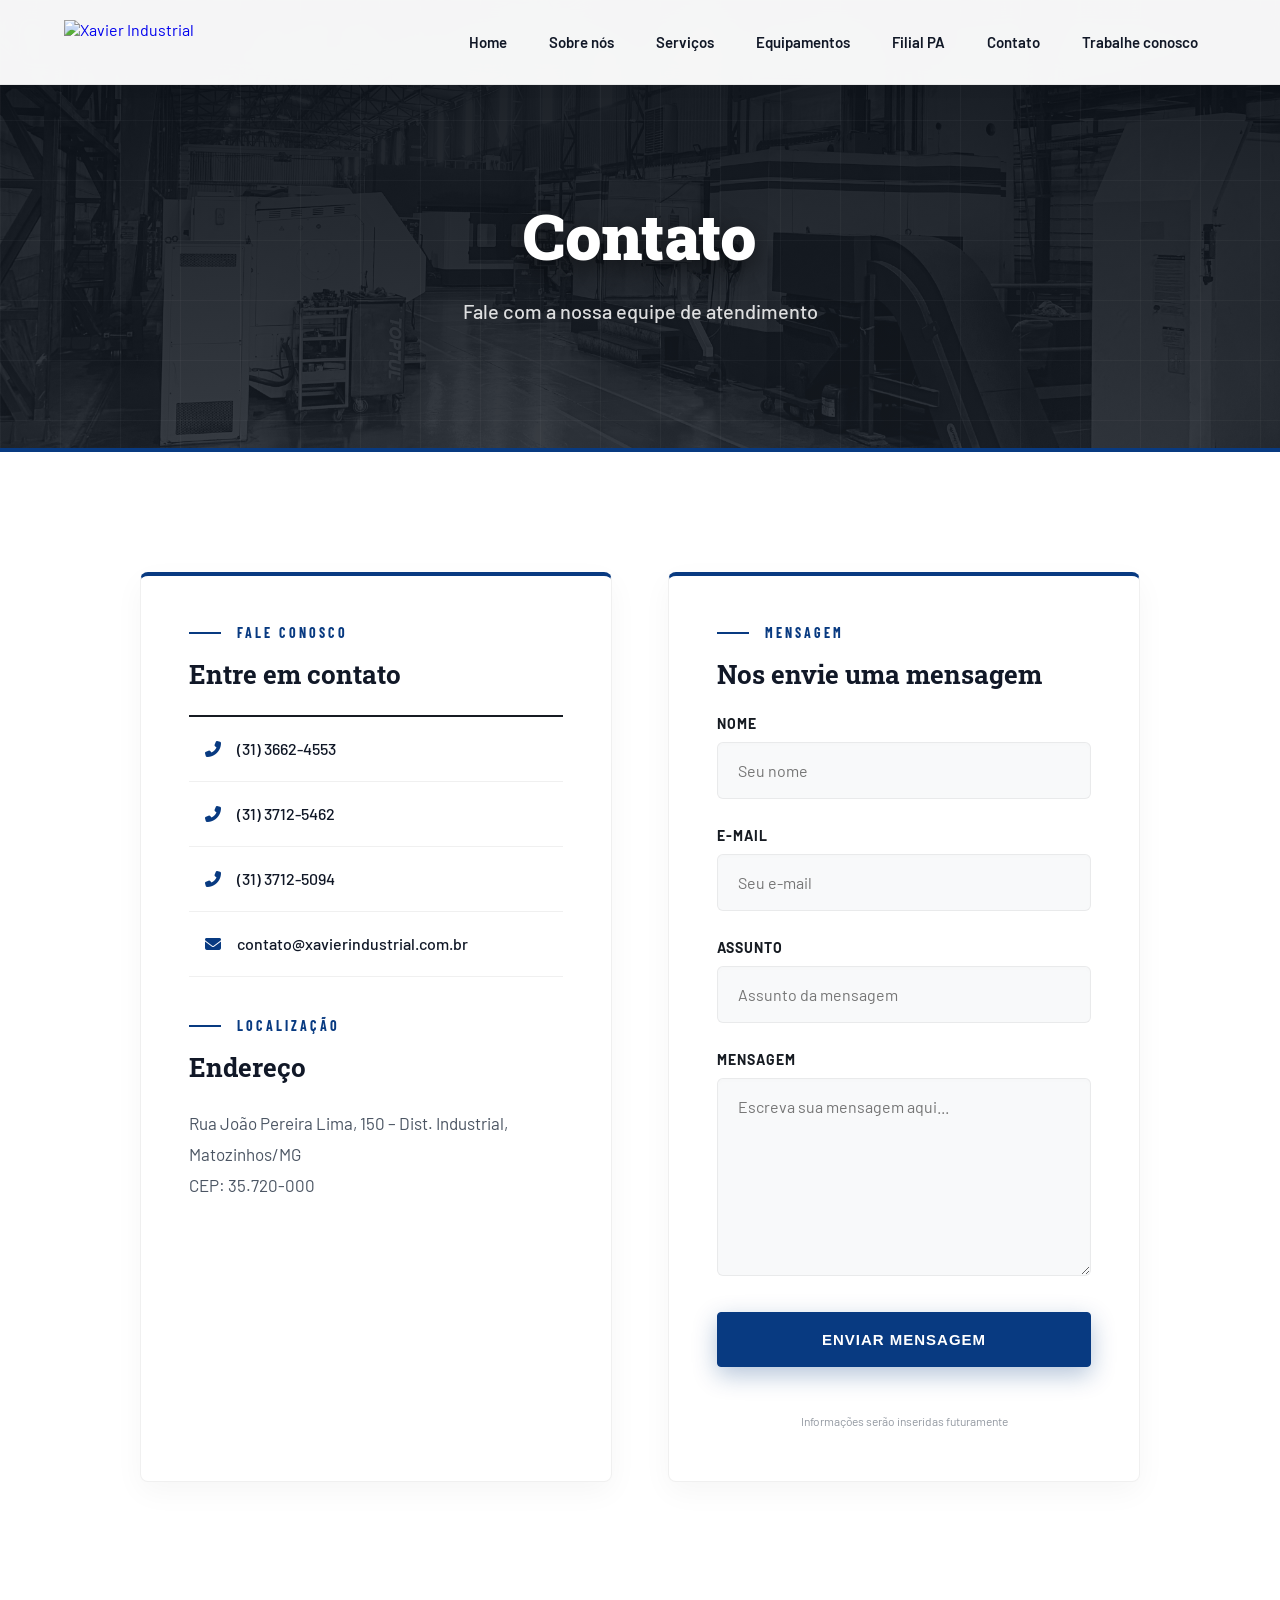
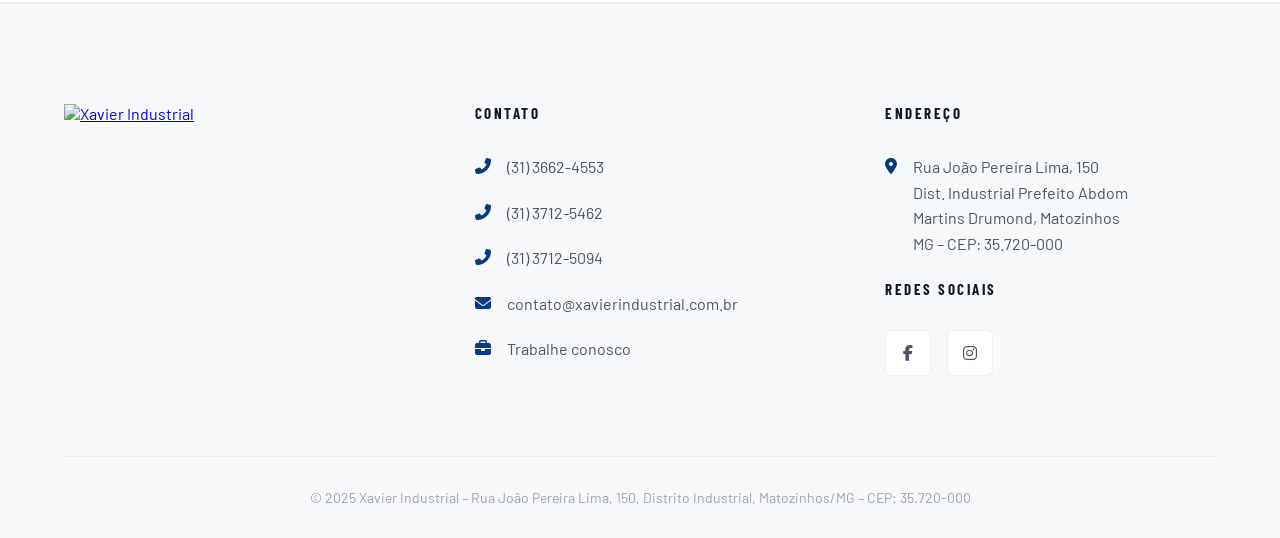
==== commit 5fc3947a: "Navegação Trabalhe conosco e menu mobile: contato.html" ====
--- a/contato.html
+++ b/contato.html
@@ -5,7 +5,7 @@
   <meta name="viewport" content="width=device-width, initial-scale=1.0">
   <title>Contato – Xavier Industrial</title>
   <link rel="icon" href="https://xavierindustrial.com.br/wp-content/uploads/2023/03/cropped-logo-radape-32x32.png" sizes="32x32" />
-  <link rel="stylesheet" href="styles.css">
+  <link rel="stylesheet" href="styles.css?v=14">
   <link rel="stylesheet" href="https://cdnjs.cloudflare.com/ajax/libs/font-awesome/6.4.0/css/all.min.css">
 </head>
 <body>
@@ -22,7 +22,9 @@
       <a href="equipamentos.html">Equipamentos</a>
       <a href="index.html#filial-pa">Filial PA</a>
       <a href="contato.html">Contato</a>
+      <a href="trabalhe-conosco.html">Trabalhe conosco</a>
     </div>
+    <details class="xi-nav-mobile"><summary aria-label="Abrir menu"><i class="fas fa-bars" aria-hidden="true"></i><span class="xi-sr-only">Menu</span></summary><div class="xi-nav-mobile-links"><a href="index.html">Home</a><a href="sobre.html">Sobre nós</a><a href="servicos.html">Serviços</a><a href="equipamentos.html">Equipamentos</a><a href="index.html#filial-pa">Filial PA</a><a href="contato.html">Contato</a><a href="trabalhe-conosco.html">Trabalhe conosco</a></div></details>
   </nav>
 
   <!-- PAGE HEADER -->
@@ -100,6 +102,7 @@
           <li><i class="fas fa-phone-alt xi-footer-icon"></i> (31) 3712-5462</li>
           <li><i class="fas fa-phone-alt xi-footer-icon"></i> (31) 3712-5094</li>
           <li><i class="fas fa-envelope xi-footer-icon"></i> <a href="mailto:contato@xavierindustrial.com.br">contato@xavierindustrial.com.br</a></li>
+          <li><i class="fas fa-briefcase xi-footer-icon"></i> <a href="trabalhe-conosco.html">Trabalhe conosco</a></li>
         </ul>
       </div>
 
--- a/styles.css
+++ b/styles.css
@@ -1396,3 +1396,111 @@
   }
 }
 
+
+
+/* Mobile corrections 2026-10-23: home filial, unidade Canaã e páginas internas */
+.branch-grid > *, .branch-info-col > *, .unit-grid-intro > *, .content-grid > * { min-width: 0; }
+.content-card .check-item, .xi-footer-list a { overflow-wrap: anywhere; }
+
+@media (max-width: 992px) {
+  .unit-grid-intro { grid-template-columns: minmax(0, 1fr); gap: 32px; }
+}
+@media (max-width: 768px) {
+  /* Home: prevent the CTA spanning two columns from creating a ghost column. */
+  .branch-grid { grid-template-columns: minmax(0, 1fr); gap: 28px; }
+  .branch-info-col { grid-template-columns: minmax(0, 1fr); gap: 16px; }
+  .branch-card { width: 100%; box-sizing: border-box; padding: 24px; }
+  .branch-actions { grid-column: 1 / -1; margin-top: 0; }
+  .branch-actions .xi-btn-secondary {
+    width: 100%; box-sizing: border-box; text-align: center; padding: 16px 14px;
+  }
+
+  /* Panels, footer labels, maps and image carousel. */
+  .branch-visual-panel {
+    box-sizing: border-box; width: 100%; min-height: 340px; padding: 18px;
+  }
+  .branch-visual-header { flex-wrap: wrap; gap: 12px; }
+  .branch-visual-footer { flex-wrap: wrap; gap: 12px; }
+  .branch-map-container { min-width: 0; padding: 16px 0; }
+  .tech-svg-map { height: auto; max-height: 260px; }
+
+  /* Canaã: text + slideshow stack instead of cramped half columns. */
+  .unit-grid-intro { grid-template-columns: minmax(0, 1fr); gap: 28px; }
+  .branch-carousel-container, .branch-carousel-slides, .branch-slide {
+    min-width: 0; max-width: 100%;
+  }
+  .branch-carousel-slides { min-height: 190px; }
+  .branch-tab-image { max-width: 100%; height: auto; }
+  .branch-carousel-dots {
+    max-width: 100%; flex-wrap: wrap; justify-content: center;
+  }
+  .branch-carousel-control.prev { left: 0; }
+  .branch-carousel-control.next { right: 0; }
+
+  /* Interior pages: prevent oversize contact cards & headings. */
+  .content-card { box-sizing: border-box; padding: 24px; }
+  .page-title { font-size: clamp(32px, 9vw, 42px); overflow-wrap: break-word; }
+  .page-subtitle { font-size: 17px; }
+  .portfolio-card { flex-basis: min(340px, 85vw); }
+}
+
+
+/* Navegação responsiva e seção de carreiras — 23/10/2026 */
+.xi-sr-only { position:absolute; width:1px; height:1px; padding:0; margin:-1px; overflow:hidden; clip:rect(0,0,0,0); white-space:nowrap; border:0; }
+.xi-nav-mobile { display:none; position:relative; flex-shrink:0; }
+.xi-nav-mobile summary {
+  display:flex; justify-content:center; align-items:center; width:46px; height:44px;
+  background:var(--azul-suave); color:var(--azul); border:1px solid var(--borda);
+  border-radius:8px; list-style:none; cursor:pointer; box-sizing:border-box;
+}
+.xi-nav-mobile summary::-webkit-details-marker { display:none; }
+.xi-nav-mobile summary:focus-visible { outline:3px solid var(--azul-hover); outline-offset:3px; }
+.xi-nav-mobile[open] summary { background:var(--azul); color:#fff; }
+.xi-nav-mobile-links {
+  display:grid; gap:3px; position:absolute; right:0; top:calc(100% + 13px);
+  width:min(315px, calc(100vw - 24px)); max-height:calc(100dvh - 90px); overflow-y:auto;
+  padding:10px; box-sizing:border-box; background:#fff; border:1px solid var(--borda);
+  box-shadow:0 16px 42px rgba(5,34,74,.14); border-radius:10px; z-index:1010;
+}
+.xi-nav-mobile-links a {
+  display:block; padding:13px 14px; border-radius:6px;
+  color:var(--texto-escuro); font-size:16px; font-weight:600; text-decoration:none;
+}
+.xi-nav-mobile-links a:hover, .xi-nav-mobile-links a:focus-visible,
+.xi-nav-mobile-links a[aria-current="page"] { background:var(--azul-suave); color:var(--azul); }
+@media (max-width:1200px) {
+  nav.xi-nav .xi-nav-links { display:none; }
+  .xi-nav-mobile { display:block; }
+}
+/* Formulário de candidaturas */
+.careers-section { background:var(--cinza-claro); }
+.careers-section .content-grid { align-items:start; gap:26px; }
+.careers-section .content-card { min-width:0; box-sizing:border-box; }
+.careers-heading {
+  font-family:'Roboto Slab',serif; color:var(--texto-escuro); line-height:1.3;
+  font-size:clamp(23px,3vw,29px); margin:14px 0 22px;
+}
+.careers-facts { list-style:none; padding:0; display:grid; gap:18px; margin:28px 0; }
+.careers-facts li { display:flex; gap:12px; line-height:1.5; }
+.careers-facts i { color:var(--azul); padding-top:4px; }
+.careers-email-box { background:var(--azul-suave); padding:22px; border-radius:8px; overflow-wrap:anywhere; }
+.careers-email-box p { font-size:14px; margin:10px 0; line-height:1.6; }
+.careers-email-box a { color:var(--azul); font-weight:700; }
+.careers-form { margin-top:22px; gap:20px; }
+.careers-form .form-control { width:100%; max-width:100%; box-sizing:border-box; }
+.careers-form input[type="file"] { font-size:14px; padding:14px; }
+.careers-form textarea.form-control { min-height:115px; }
+.careers-help { display:block; font-size:13px; color:var(--texto-medio); line-height:1.6; margin:6px 0 0; }
+.careers-error { display:block; color:#9d2525; font-size:13px; }
+.careers-error[hidden] { display:none; }
+.careers-consent {
+  display:flex; gap:12px; align-items:flex-start; font-size:13px; color:var(--texto-medio);
+  line-height:1.6; cursor:pointer;
+}
+.careers-consent input { margin:3px 0 0; width:17px; height:17px; flex:0 0 17px; accent-color:var(--azul); }
+.careers-consent a { color:var(--azul); }
+.careers-send { border:none; font:inherit; font-weight:700; cursor:pointer; text-align:center; }
+@media (max-width:768px) {
+  .careers-section .content-card { padding:24px; }
+  .careers-section .content-grid { gap:20px; }
+}
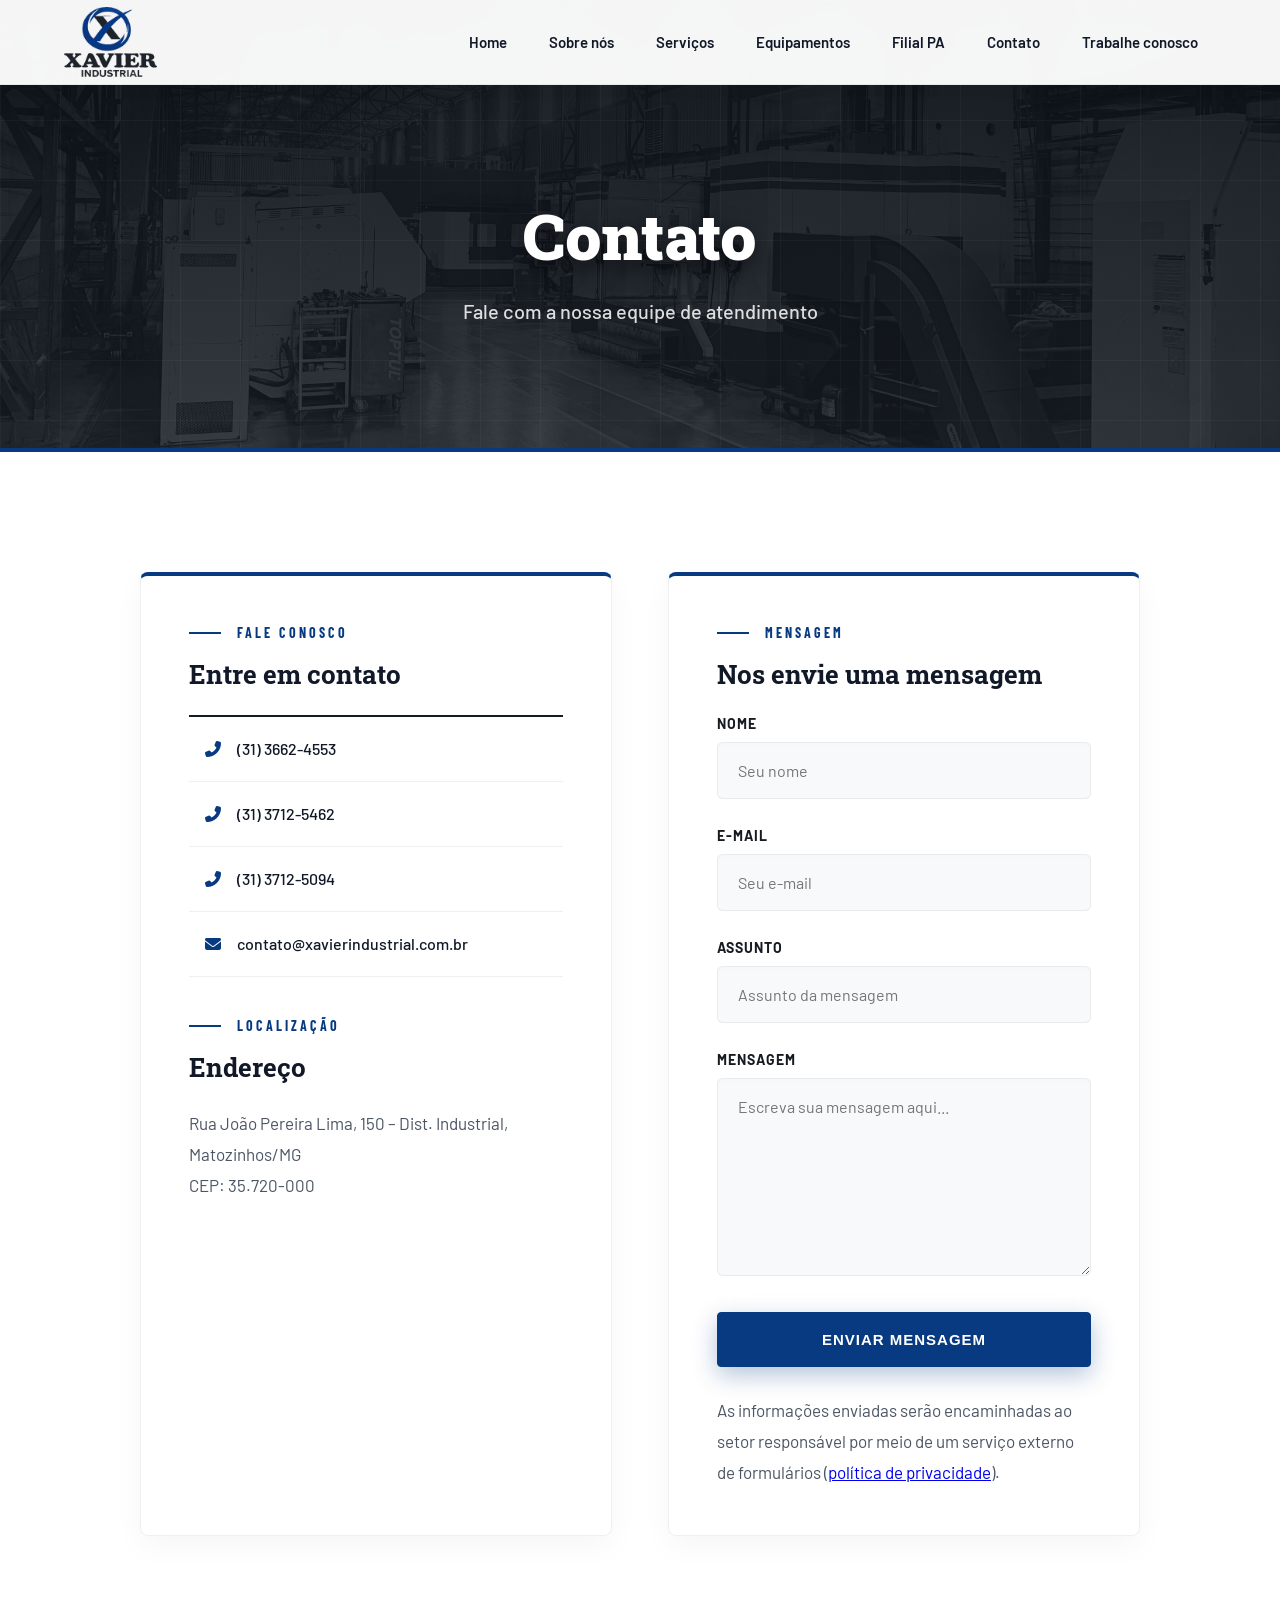
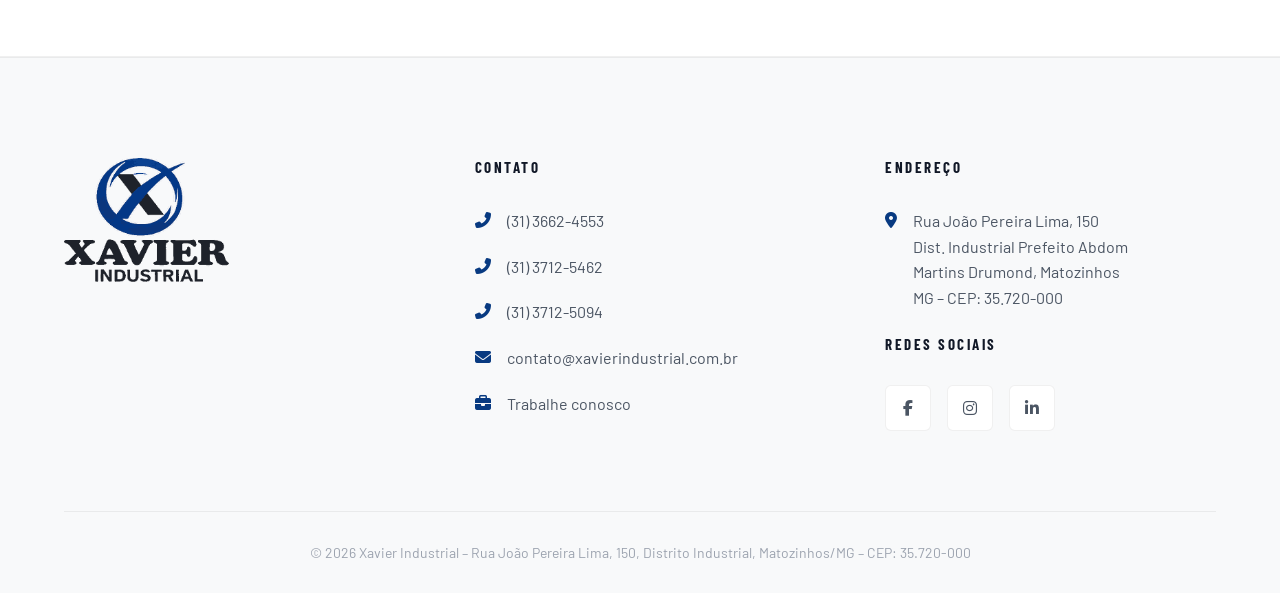
==== commit 532b1e48: "Corrige logos, redes sociais, contato e data da inauguração; adiciona SEO e redirecionamentos" ====
--- a/contato.html
+++ b/contato.html
@@ -3,8 +3,9 @@
 <head>
   <meta charset="UTF-8">
   <meta name="viewport" content="width=device-width, initial-scale=1.0">
+  <meta name="description" content="Entre em contato com a Xavier Industrial por meio dos canais oficiais de atendimento.">
   <title>Contato – Xavier Industrial</title>
-  <link rel="icon" href="https://xavierindustrial.com.br/wp-content/uploads/2023/03/cropped-logo-radape-32x32.png" sizes="32x32" />
+  <link rel="icon" href="img/xavier-favicon.png" sizes="32x32" />
   <link rel="stylesheet" href="styles.css?v=14">
   <link rel="stylesheet" href="https://cdnjs.cloudflare.com/ajax/libs/font-awesome/6.4.0/css/all.min.css">
 </head>
@@ -13,7 +14,7 @@
   <!-- NAVBAR -->
   <nav class="xi-nav">
     <a href="index.html" class="xi-nav-logo">
-      <img src="https://xavierindustrial.com.br/wp-content/uploads/2023/03/logo-radape.png" alt="Xavier Industrial" height="44">
+      <img src="img/xavier-logo.png" alt="Xavier Industrial" height="44">
     </a>
     <div class="xi-nav-links">
       <a href="index.html">Home</a>
@@ -60,26 +61,29 @@
           <div class="xi-section-label">MENSAGEM</div>
           <h3>Nos envie uma mensagem</h3>
           
-          <!-- Formulário (Placeholder estrutural apenas, pois não há backend) -->
-          <form class="contact-form" style="margin-top: 24px;">
+          <!-- Formulário de contato integrado ao FormSubmit (ativação pelo destinatário necessária) -->
+          <form class="contact-form" action="https://formsubmit.co/contato@xavierindustrial.com.br" method="POST" style="margin-top: 24px;">
+            <input type="hidden" name="_subject" value="Contato - Site Xavier Industrial">
+            <input type="hidden" name="_template" value="table">
+            <input type="text" name="_honey" style="display:none" tabindex="-1" autocomplete="off" aria-hidden="true">
             <div class="form-group">
               <label for="nome">Nome</label>
-              <input type="text" id="nome" class="form-control" placeholder="Seu nome">
+              <input type="text" id="nome" name="Nome" class="form-control" autocomplete="name" placeholder="Seu nome" required>
             </div>
             <div class="form-group">
               <label for="email">E-mail</label>
-              <input type="email" id="email" class="form-control" placeholder="Seu e-mail">
+              <input type="email" id="email" name="email" class="form-control" autocomplete="email" placeholder="Seu e-mail" required>
             </div>
             <div class="form-group">
               <label for="assunto">Assunto</label>
-              <input type="text" id="assunto" class="form-control" placeholder="Assunto da mensagem">
+              <input type="text" id="assunto" name="Assunto" class="form-control" placeholder="Assunto da mensagem" required>
             </div>
             <div class="form-group">
               <label for="mensagem">Mensagem</label>
-              <textarea id="mensagem" class="form-control" placeholder="Escreva sua mensagem aqui..."></textarea>
+              <textarea id="mensagem" name="Mensagem" class="form-control" placeholder="Escreva sua mensagem aqui..." required></textarea>
             </div>
-            <button type="button" class="xi-btn-primary" style="margin-top: 8px;">Enviar mensagem</button>
-            <p style="font-size: 12px; margin-top: 16px; opacity: 0.6; text-align: center;">Informações serão inseridas futuramente</p>
+            <button type="submit" class="xi-btn-primary" style="margin-top: 8px;">Enviar mensagem</button>
+            <p class="careers-help">As informações enviadas serão encaminhadas ao setor responsável por meio de um serviço externo de formulários (<a href="https://formsubmit.co/privacy.pdf" target="_blank" rel="noopener noreferrer">política de privacidade</a>).</p>
           </form>
         </div>
       </div>
@@ -91,7 +95,7 @@
     <div class="xi-footer-inner">
       <div class="xi-footer-col">
         <a href="index.html">
-          <img src="https://xavierindustrial.com.br/wp-content/uploads/2023/03/logo-radape.png" alt="Xavier Industrial" width="200">
+          <img src="img/xavier-logo.png" alt="Xavier Industrial" width="200">
         </a>
       </div>
 
@@ -116,14 +120,15 @@
         </ul>
         <h4 style="margin-top: 24px;">Redes sociais</h4>
         <div class="xi-social-links">
-          <a href="#" aria-label="Facebook"><i class="fab fa-facebook-f"></i></a>
-          <a href="#" aria-label="Instagram"><i class="fab fa-instagram"></i></a>
+          <a href="https://www.facebook.com/profile.php?id=61595223567686&amp;locale=pt_BR" target="_blank" rel="noopener noreferrer" aria-label="Facebook oficial da Xavier Industrial"><i class="fab fa-facebook-f"></i></a>
+          <a href="https://www.instagram.com/xavierindustrial/" target="_blank" rel="noopener noreferrer" aria-label="Instagram oficial da Xavier Industrial"><i class="fab fa-instagram"></i></a>
+          <a href="https://www.linkedin.com/in/xavier-industrial/" target="_blank" rel="noopener noreferrer" aria-label="LinkedIn da Xavier Industrial"><i class="fab fa-linkedin-in"></i></a>
         </div>
       </div>
     </div>
 
     <div class="xi-footer-bottom">
-      <p>© 2025 Xavier Industrial – Rua João Pereira Lima, 150, Distrito Industrial, Matozinhos/MG – CEP: 35.720-000</p>
+      <p>© 2026 Xavier Industrial – Rua João Pereira Lima, 150, Distrito Industrial, Matozinhos/MG – CEP: 35.720-000</p>
     </div>
   </footer>
 
--- a/styles.css
+++ b/styles.css
@@ -72,7 +72,8 @@
   transition: all 0.3s ease;
 }
 .xi-nav-logo { display: flex; align-items: center; gap: 12px; text-decoration: none; }
-.xi-nav-logo img { height: 44px; width: auto; display: block; }
+.xi-nav-logo img { height: 70px; width: auto; max-width: 100%; object-fit: contain; display: block; }
+.xi-footer-col > a img { width: 165px; height: auto; max-width: 100%; object-fit: contain; }
 
 .xi-nav-links { display: flex; align-items: center; gap: 6px; }
 .xi-nav-links a {
